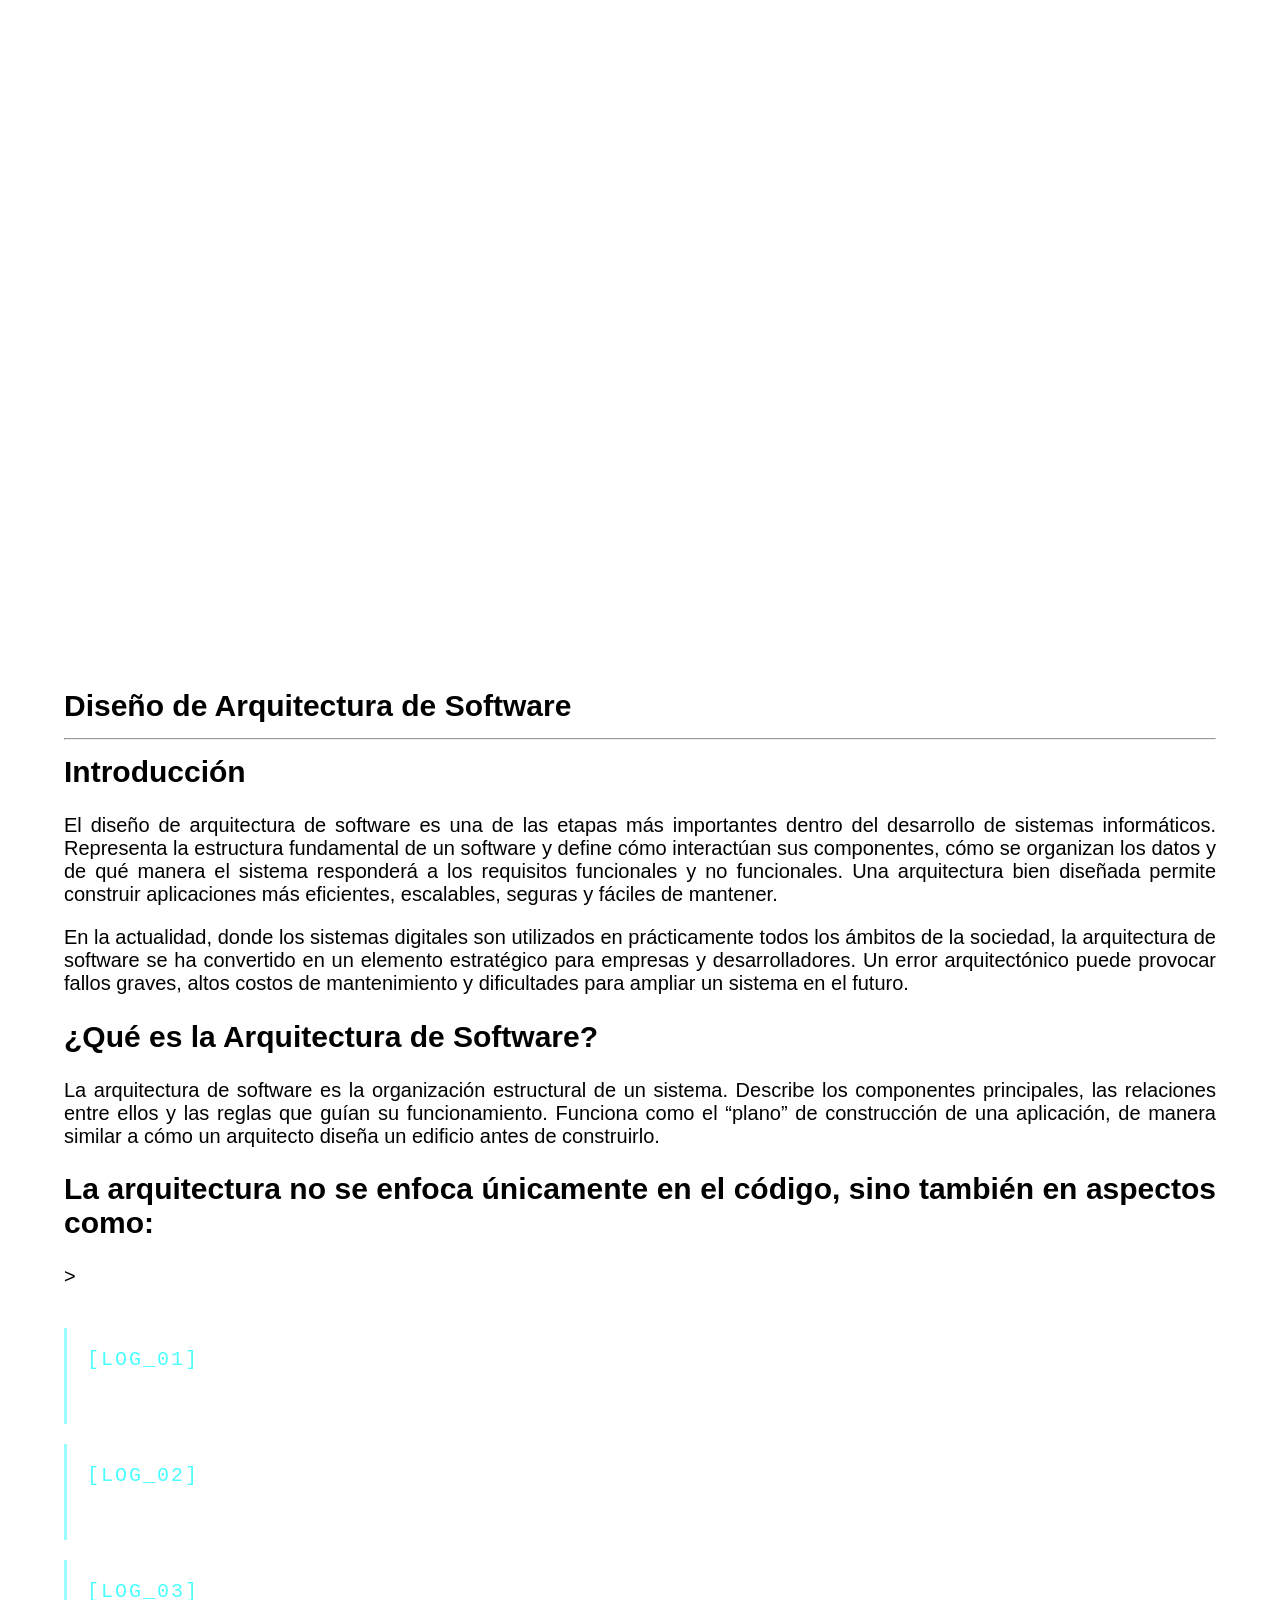
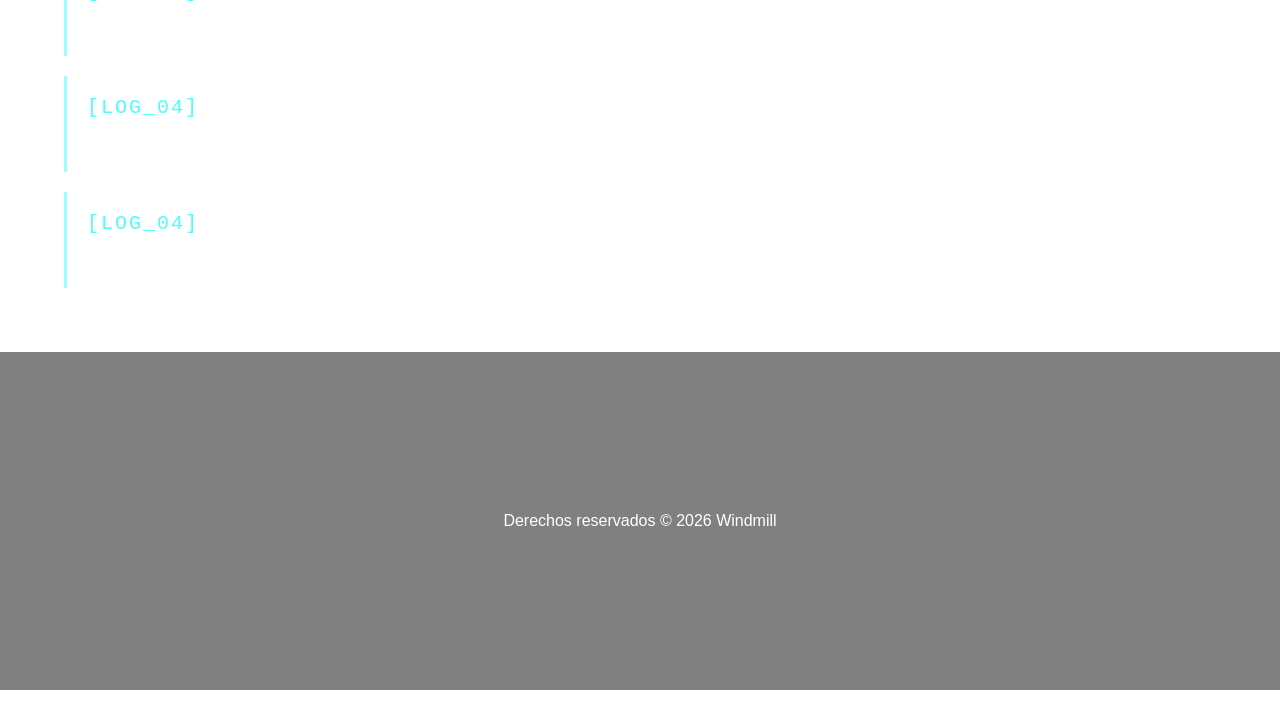
==== index.html @ bcf9b35d "Fix HTML structure and formatting issues" ====
<!DOCTYPE html> <!-- Indica que es un documento HTML, de lo contrario si no lo ponemos, lo interpretaria como codigo antiguo antes de los 90's Quirks mode, aparecerian codigos antiguos -->
<html lang="es">

<!--invoca al archivo style.css que contiene todas las configuraciones de estilos de la página-->
<link rel="stylesheet" href="styles.css">

<!--Encabezado, el valor atributo id invoca a una funcion del archivo style.css para dar el formato del menu-->
<header id="mi-encabezado">
   
        
    <title>Wiki-KP</title>
    <!--Creacion del menú utilizando Nav-->
    <nav>    
        <ul>
            <a href="index.html" data-text="Inicio">Inicio</a>
            <a href="about.html" data-text="Acerca De">Acerca Des</a>
            <a href="contact.html" data-text="Contacto">Contacto</a>
        </ul>
    </nav>

    <!--Texto del encabezado-->
    <p> </p>

</header>

    <div class="glitch-screen"></div>

<!--Cuerpo del HTML. Las configuraciones de estilos se encuentran en el archivo style.css-->
<body>

    <main>
        <!--*CONFIGURACION DEL TEXTO EN EL CUERPO. El tamño y tipo de letra estan especificados en el archivo style.css*-->
        <section class="contenido">
            <h1> Diseño de Arquitectura de Software 
            <tr><td> <hr>
                </hr>Introducción</h1>
                <p>
                  El diseño de arquitectura de software es una de las etapas más importantes dentro del desarrollo de 
                   sistemas informáticos. Representa la estructura fundamental de un software y define cómo interactúan sus 
                   componentes, cómo se organizan los datos y de qué manera el sistema responderá a los requisitos funcionales
                   y no funcionales. Una arquitectura bien diseñada permite construir aplicaciones más eficientes, escalables,
                   seguras y fáciles de mantener.
                </p>
                <p>
                    En la actualidad, donde los sistemas digitales son utilizados en prácticamente todos los ámbitos de la sociedad,
                   la arquitectura de software se ha convertido en un elemento estratégico para empresas y desarrolladores. Un error 
                   arquitectónico puede provocar fallos graves, altos costos de mantenimiento y dificultades para ampliar un sistema en el futuro.
                </p>
                <p>
                    <h2>¿Qué es la Arquitectura de Software?</h2>
                    La arquitectura de software es la organización estructural de un sistema. Describe los componentes principales,
                   las relaciones entre ellos y las reglas que guían su funcionamiento. Funciona como el “plano” de construcción de
                   una aplicación, de manera similar a cómo un arquitecto diseña un edificio antes de construirlo.
                </p>
                <p>
                    <h2>La arquitectura no se enfoca únicamente en el código, sino también en aspectos como:</h2>
                    <!-- INICIO de la LISTA -->>
<div class="archive-list">

    <div class="entry">
        <span class="code">[LOG_01]</span>
        Rendimiento
    </div>

    <div class="entry">
        <span class="code">[LOG_02]</span>
        Seguridad
    </div>

    <div class="entry">
        <span class="code">[LOG_03]</span>
        Escalabilidad
    </div>

    <div class="entry">
        <span class="code">[LOG_04]</span>
        Disponibilidad
    </div>
   
    <div class="entry">
        <span class="code">[LOG_04]</span>
        Mantenibilidad
    </div>
</div>
<!-- Fin de la lista -->
                </td></tr>
            
        </section>
    </main>

    <!--Pie de pagina-->
    <!--el atributo Class="footer" invoca a una funcion del archivo style.css para dar el formato del pie de pagina-->
    <div class="footer">Derechos reservados © 2026 Windmill</div>
    
    <!--Invoca al archivo script.js que contiene la funcion que controla el comportamiento del menu-->
    <script src="script.js"></script>   
  
</body>
</html>
---- styles.css ----
/*CONFIGURACION DEL ENCABEZADO*/

/* Establece una imagen de fondo para el encabezado */
#mi-encabezado {
    background-image: url('img/Cuidad.jpg'); /* Reemplaza 'ruta-de-tu-imagen.jpg' con la ubicación de tu imagen */
    background-size: cover; /* Ajusta la imagen para cubrir todo el fondo */
    background-position: center; /* Centra la imagen en el encabezado */
    height: 35rem; /* Altura del encabezado (ajusta según tus necesidades) */
    
    color: #ffffff; /* Color del texto en el encabezado para asegurar la legibilidad */
    text-orientation: upright;
    text-align: center; /* Alinea el contenido al centro del encabezado */
    padding: 20px; /* Espacio de relleno interno para el contenido */
    
}

/* Estilos adicionales para el Título en el encabezado */
#mi-encabezado h1 {
    font-size: 45px; /* Tamaño de fuente del título */
    font-family: Arial, Helvetica, sans-serif;
}

/* Estilos adicionales para el texto en el encabezado */
#mi-encabezado p {
    font-size: 25px; /* Tamaño de fuente del texto del encabezado */
}


/*CONFIGURACION DEL MENU*/

/* Establece el fondo transparente para el menú */
nav {
    background-color: rgba(255, 255, 255, 0);
    padding: 20px;
    position: fixed; /* Posiciona el menú en la parte superior de la página */
    top: 0;
    left: 0;
    width: 100%;
    transition: background-color 0.5s; /* Transición suave para el cambio de color de fondo */

}

/* Estilos para los elementos menu*/
ul {
    list-style-type: none;
    text-align: right;
    margin-right: 3rem;
}

/*elementos de la lista del menu*/
li {
    display: inline;
    margin-right: 30px; /* Espacio entre elementos del menú */
}

a {
    text-decoration: none;
    color: #fffdfd; /* Color del texto del menú */
    font-weight: bold;
}

/* Cambia el color del enlace cuando se pasa el mouse por encima */
a:hover {
    color: #51a5ff; /* Cambia el color al pasar el mouse por encima */
}



/*CONFIGURACION DEL BODY*/
body {
    /*configura los margenes de la página*/
    margin-top: 0px; /* Ajusta según la altura del menú */
    margin-left: 0px;
    margin-right: 0px;
    font-family: Arial, Helvetica, sans-serif;
}


/*CONFIGURACION DEL CONTENIDO*/
.contenido {
    /* configura el color, tamaño de fuente y alineación del texto en el cuerpo de la página */
    color: #000000;
    font-size: 20px;
    padding: 5%;
    text-align:justify;
    font-family: Arial, Helvetica, sans-serif;
}


.footer {
    background-color: rgb(	128, 128, 128); /* Cambia el color de fondo a azul */
    padding: 10rem;
    color: #fffdfd;
    color: #ffffff; /* Color del texto en el encabezado para asegurar la legibilidad */
    text-align: center; /* Alinea el contenido al centro del encabezado */
   /* Espacio de relleno interno para el contenido */

}
/*DA DA DA TTEXTTO AWAWA (No funciona) */ 
#transmission {

    position: fixed;

    bottom: 30px;
    left: 30px;

    font-family: monospace;

    font-size: 14px;

    letter-spacing: 2px;

    color: rgba(255,255,255,0.7);

    text-shadow:
    0 0 5px rgba(255,255,255,0.2);

    opacity: 0.8;

    z-index: 9999;

    pointer-events: none;
}
/* LISTAS */

.archive-list {

    display: flex;

    flex-direction: column;

    gap: 20px;

    margin-top: 40px;

}
.entry {

    padding: 20px;

    background:
    rgba(255,255,255,0.03);

    border-left:
    3px solid rgba(0,255,255,0.4);

    backdrop-filter: blur(4px);

    color:
    rgba(255,255,255,0.75);

    transition: 0.3s;

    position: relative;

    overflow: hidden;
}
.entry:hover {

    transform: translateX(10px);

    background:
    rgba(255,255,255,0.06);

    border-left:
    3px solid cyan;

}
.code {

    display: block;

    margin-bottom: 10px;

    color:
    rgba(0,255,255,0.7);

    font-family: monospace;

    letter-spacing: 2px;
}
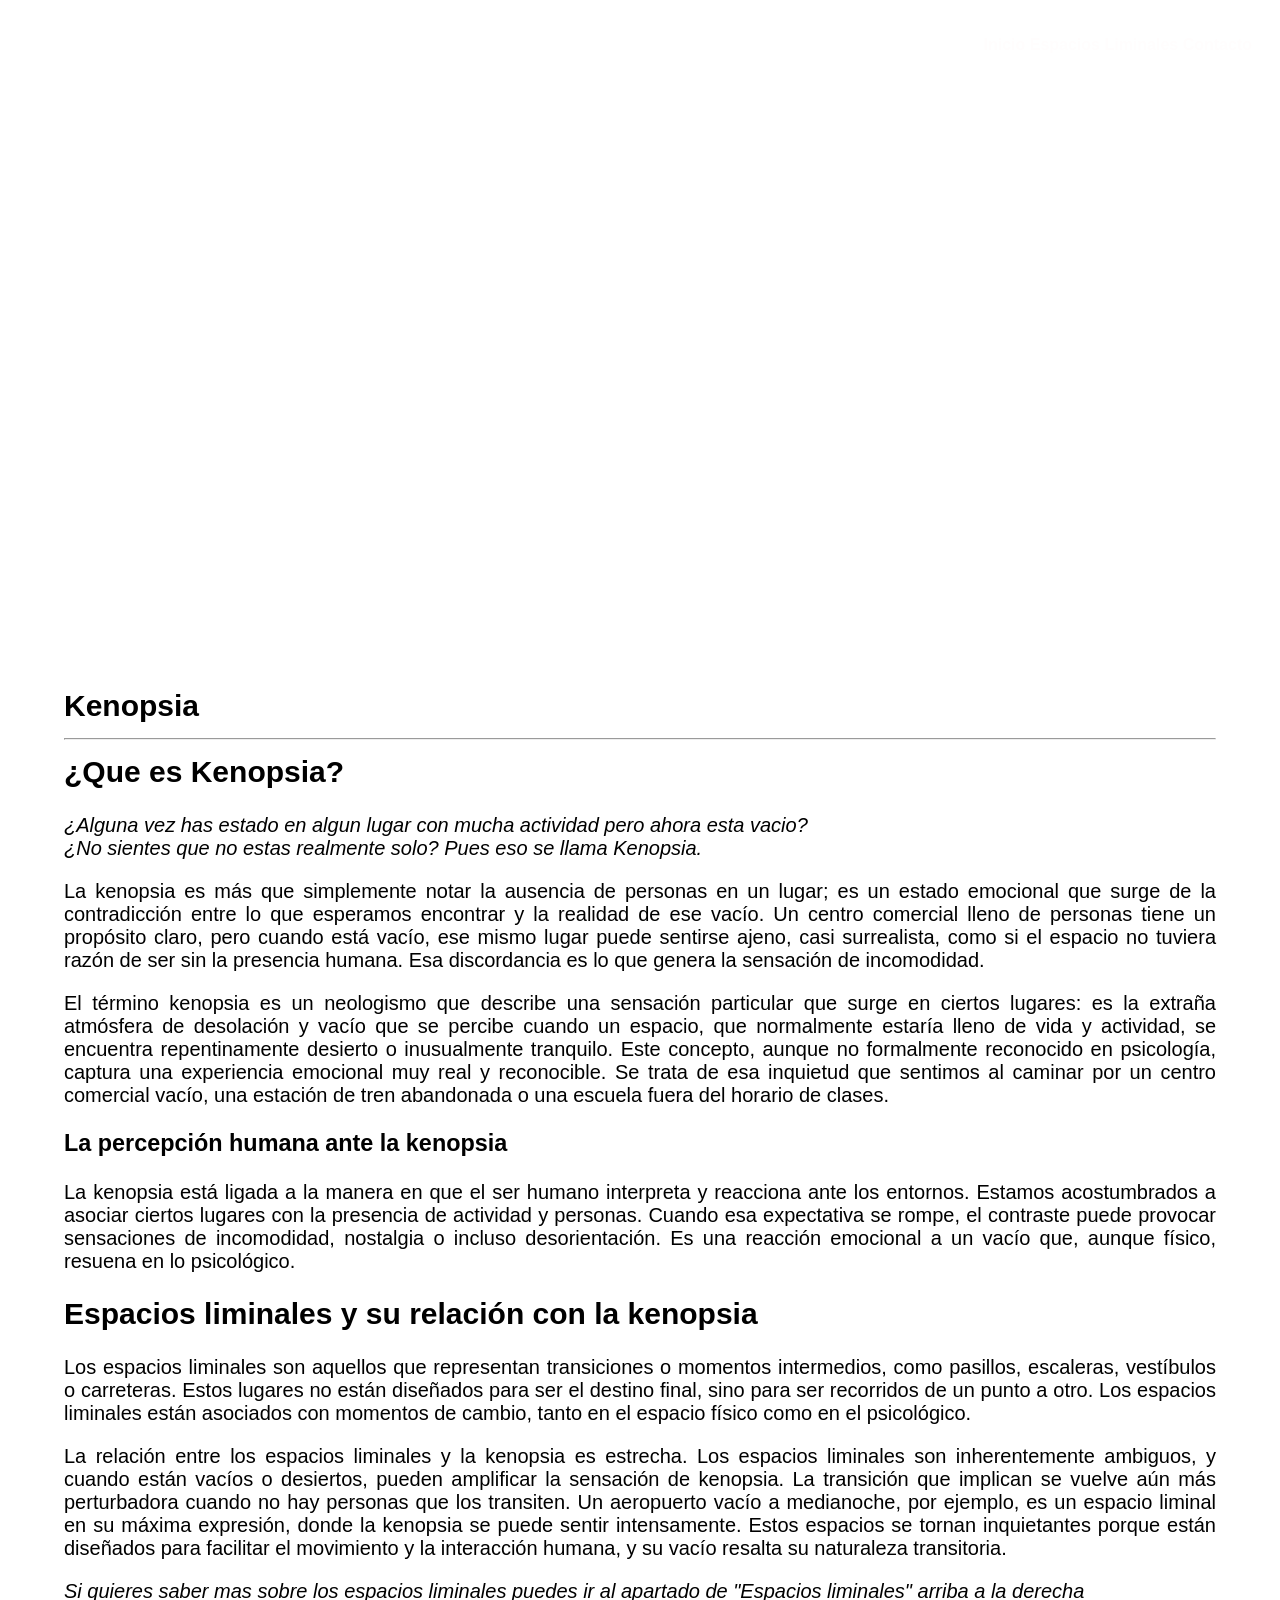
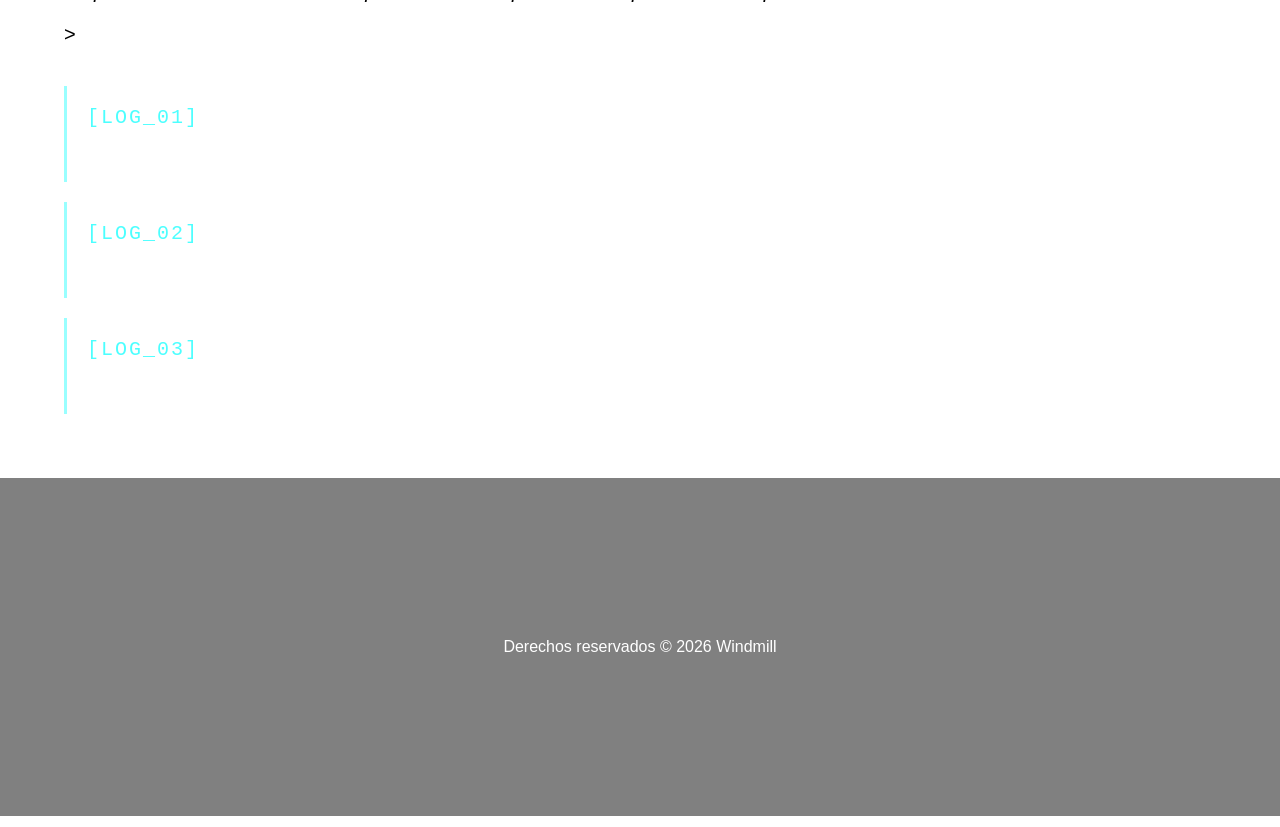
==== commit 8d880c27: "Refactor HTML structure and add content" ====
--- a/index.html
+++ b/index.html
@@ -13,7 +13,7 @@
     <nav>    
         <ul>
             <a href="index.html" data-text="Inicio">Inicio</a>
-            <a href="about.html" data-text="Acerca De">Acerca Des</a>
+            <a href="about.html" data-text="Espacios Liminales">Espacios Liminales</a>
             <a href="contact.html" data-text="Contacto">Contacto</a>
         </ul>
     </nav>
@@ -31,59 +31,74 @@
     <main>
         <!--*CONFIGURACION DEL TEXTO EN EL CUERPO. El tamño y tipo de letra estan especificados en el archivo style.css*-->
         <section class="contenido">
-            <h1> Diseño de Arquitectura de Software 
+            <h1> Kenopsia 
             <tr><td> <hr>
-                </hr>Introducción</h1>
+                </hr>¿Que es Kenopsia?</h1>
+                    <p><i>¿Alguna vez has estado en algun lugar con mucha actividad pero ahora esta vacio?<br>
+                    ¿No sientes que no estas realmente solo? Pues eso se llama Kenopsia.</i></p>
                 <p>
-                  El diseño de arquitectura de software es una de las etapas más importantes dentro del desarrollo de 
-                   sistemas informáticos. Representa la estructura fundamental de un software y define cómo interactúan sus 
-                   componentes, cómo se organizan los datos y de qué manera el sistema responderá a los requisitos funcionales
-                   y no funcionales. Una arquitectura bien diseñada permite construir aplicaciones más eficientes, escalables,
-                   seguras y fáciles de mantener.
+                    La kenopsia es más que simplemente notar la ausencia de personas en un lugar; es un estado
+                    emocional que surge de la contradicción entre lo que esperamos encontrar y la realidad de ese
+                    vacío. Un centro comercial lleno de personas tiene un propósito claro, pero cuando está vacío, ese
+                    mismo lugar puede sentirse ajeno, casi surrealista, como si el espacio no tuviera razón de ser sin la
+                    presencia humana. Esa discordancia es lo que genera la sensación de incomodidad.
                 </p>
                 <p>
-                    En la actualidad, donde los sistemas digitales son utilizados en prácticamente todos los ámbitos de la sociedad,
-                   la arquitectura de software se ha convertido en un elemento estratégico para empresas y desarrolladores. Un error 
-                   arquitectónico puede provocar fallos graves, altos costos de mantenimiento y dificultades para ampliar un sistema en el futuro.
+                    El término kenopsia es un neologismo que describe una sensación particular que surge en ciertos
+                    lugares: es la extraña atmósfera de desolación y vacío que se percibe cuando un espacio, que
+                    normalmente estaría lleno de vida y actividad, se encuentra repentinamente desierto o inusualmente
+                    tranquilo. Este concepto, aunque no formalmente reconocido en psicología, captura una experiencia
+                    emocional muy real y reconocible. Se trata de esa inquietud que sentimos al caminar por un centro
+                    comercial vacío, una estación de tren abandonada o una escuela fuera del horario de clases.
                 </p>
                 <p>
-                    <h2>¿Qué es la Arquitectura de Software?</h2>
-                    La arquitectura de software es la organización estructural de un sistema. Describe los componentes principales,
-                   las relaciones entre ellos y las reglas que guían su funcionamiento. Funciona como el “plano” de construcción de
-                   una aplicación, de manera similar a cómo un arquitecto diseña un edificio antes de construirlo.
+                    <h3>La percepción humana ante la kenopsia</h3>
+                    La kenopsia está ligada a la manera en que el ser humano interpreta y reacciona ante los entornos.
+                    Estamos acostumbrados a asociar ciertos lugares con la presencia de actividad y personas. Cuando
+                    esa expectativa se rompe, el contraste puede provocar sensaciones de incomodidad, nostalgia o
+                    incluso desorientación. Es una reacción emocional a un vacío que, aunque físico, resuena en lo psicológico.
                 </p>
                 <p>
-                    <h2>La arquitectura no se enfoca únicamente en el código, sino también en aspectos como:</h2>
-                    <!-- INICIO de la LISTA -->>
+                    <h2>Espacios liminales y su relación con la kenopsia</h2>
+                    Los espacios liminales son aquellos que representan transiciones o momentos intermedios, como
+                    pasillos, escaleras, vestíbulos o carreteras. Estos lugares no están diseñados para ser el destino final,
+                    sino para ser recorridos de un punto a otro. Los espacios liminales están asociados con momentos
+                    de cambio, tanto en el espacio físico como en el psicológico.
+                </p>
+                <p>
+                    La relación entre los espacios liminales y la kenopsia es estrecha. Los espacios liminales son
+                    inherentemente ambiguos, y cuando están vacíos o desiertos, pueden amplificar la sensación de
+                    kenopsia. La transición que implican se vuelve aún más perturbadora cuando no hay personas que
+                    los transiten. Un aeropuerto vacío a medianoche, por ejemplo, es un espacio liminal en su máxima
+                    expresión, donde la kenopsia se puede sentir intensamente. Estos espacios se tornan inquietantes
+                    porque están diseñados para facilitar el movimiento y la interacción humana, y su vacío resalta su
+                    naturaleza transitoria.
+                </p>
+                <p><i>Si quieres saber mas sobre los espacios liminales puedes ir al apartado de "Espacios liminales" 
+                    arriba a la derecha
+                </i></p>
+                </td></tr>
+            
+            <!-- INICIO DEL TESTEO -- LISTAS -->>
 <div class="archive-list">
 
     <div class="entry">
         <span class="code">[LOG_01]</span>
-        Rendimiento
+        Pasillo.
     </div>
 
     <div class="entry">
         <span class="code">[LOG_02]</span>
-        Seguridad
+        03:14 AM.
     </div>
 
     <div class="entry">
         <span class="code">[LOG_03]</span>
-        Escalabilidad
+        La puerta.
     </div>
 
-    <div class="entry">
-        <span class="code">[LOG_04]</span>
-        Disponibilidad
-    </div>
-   
-    <div class="entry">
-        <span class="code">[LOG_04]</span>
-        Mantenibilidad
-    </div>
 </div>
-<!-- Fin de la lista -->
-                </td></tr>
+<!-- FIN DEL TESTEO -->
             
         </section>
     </main>
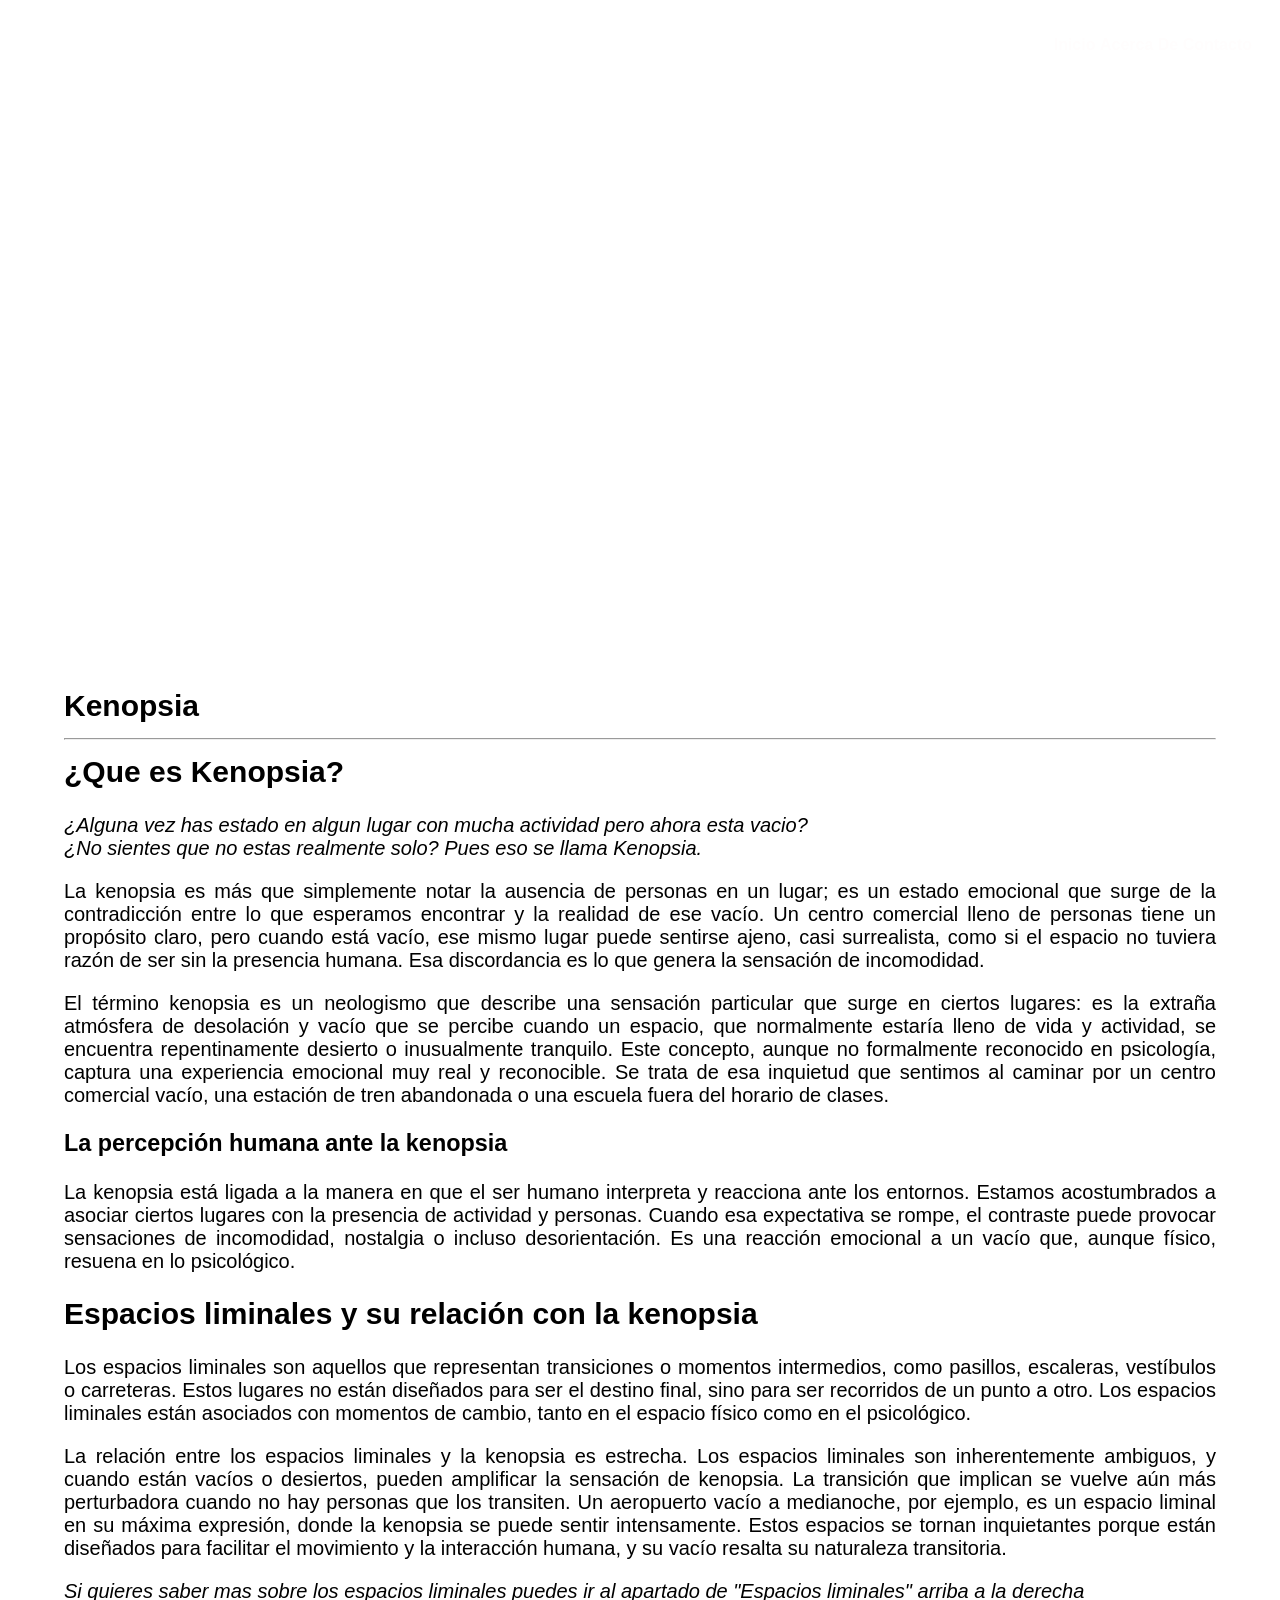
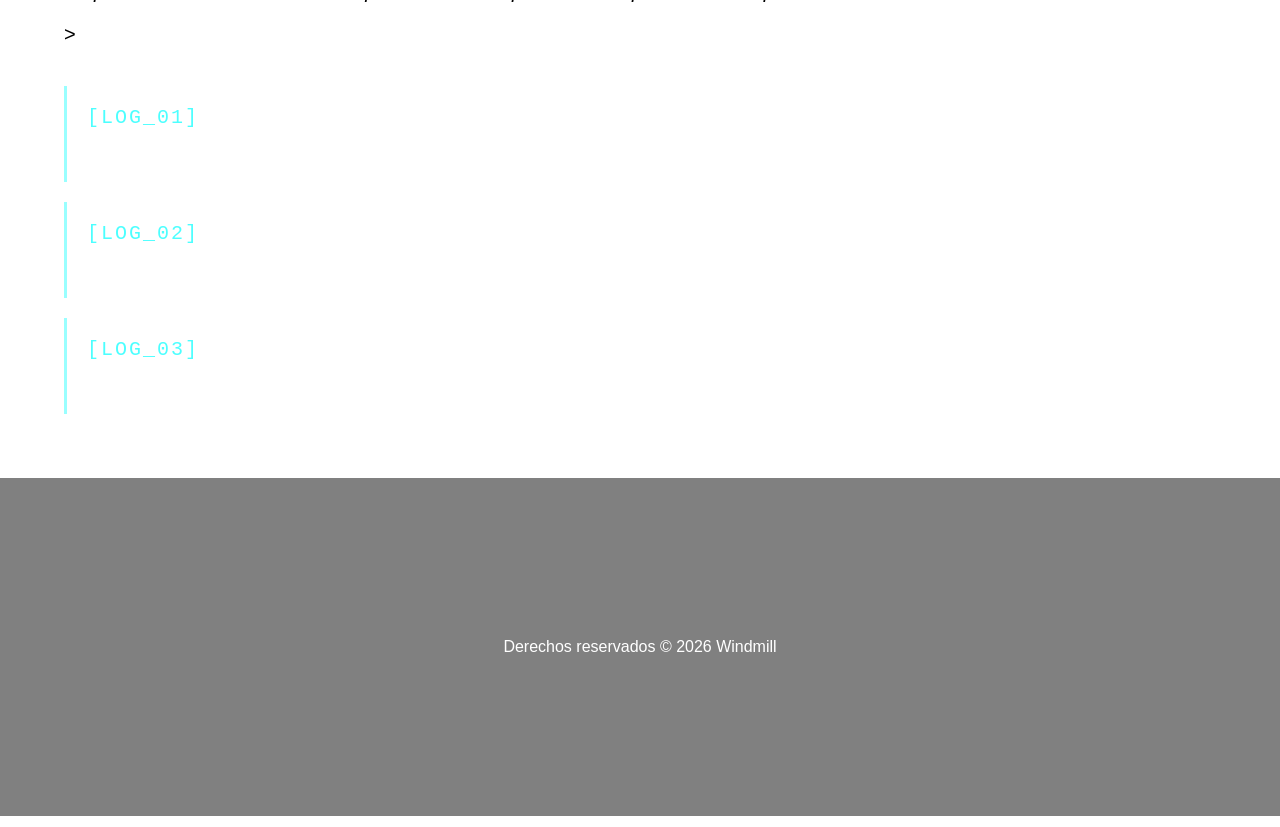
==== commit 73efdb80: "Refactor HTML structure and update content" ====
--- a/index.html
+++ b/index.html
@@ -8,12 +8,12 @@
 <header id="mi-encabezado">
    
         
-    <title>Wiki-KP</title>
+    <title>KP</title>
     <!--Creacion del menú utilizando Nav-->
     <nav>    
         <ul>
             <a href="index.html" data-text="Inicio">Inicio</a>
-            <a href="about.html" data-text="Espacios Liminales">Espacios Liminales</a>
+            <a href="about.html" data-text="Acerca De">Acerca De</a>
             <a href="contact.html" data-text="Contacto">Contacto</a>
         </ul>
     </nav>
--- a/styles.css
+++ b/styles.css
@@ -96,7 +96,7 @@
    /* Espacio de relleno interno para el contenido */
 
 }
-/*DA DA DA TTEXTTO AWAWA (No funciona) */ 
+/*Efecto de texto ( No funciona ) */ 
 #transmission {
 
     position: fixed;
@@ -121,7 +121,8 @@
 
     pointer-events: none;
 }
-/* LISTAS */
+
+/* LISTAS CONFIG */
 
 .archive-list {
 
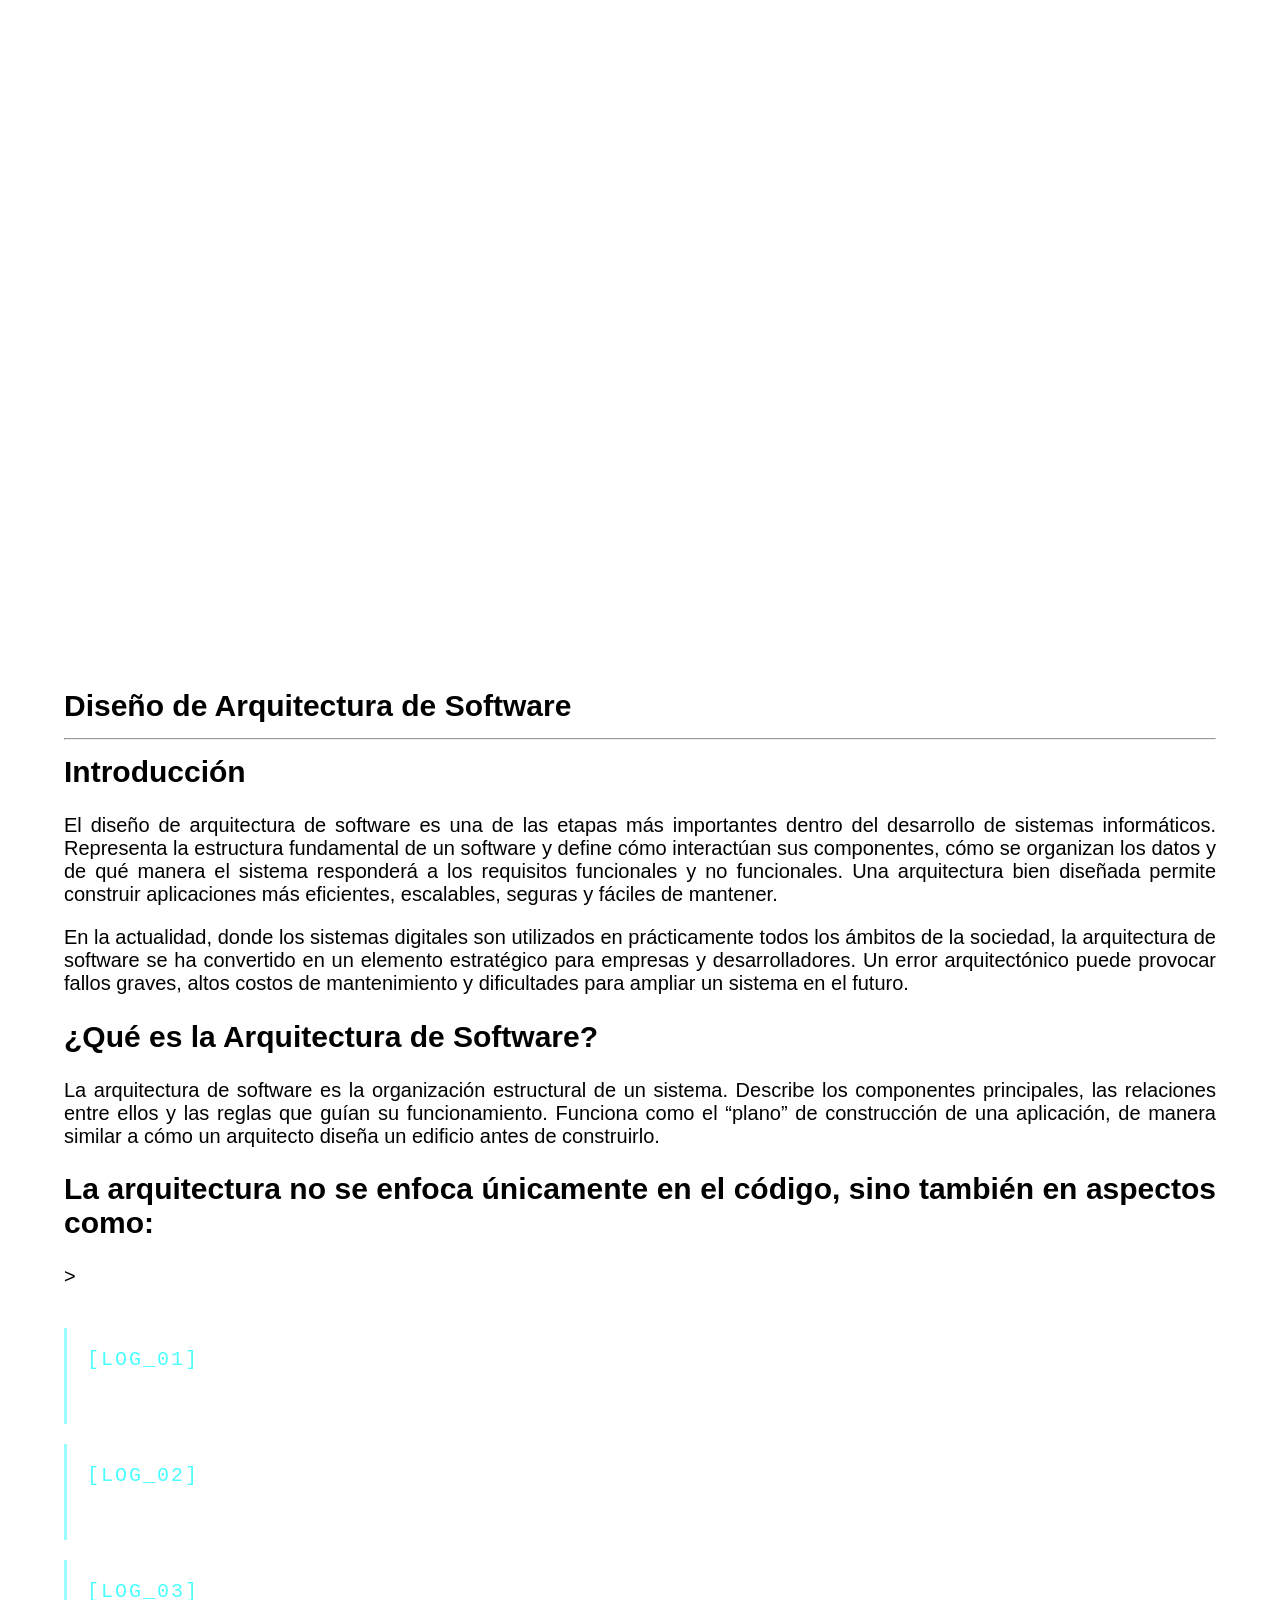
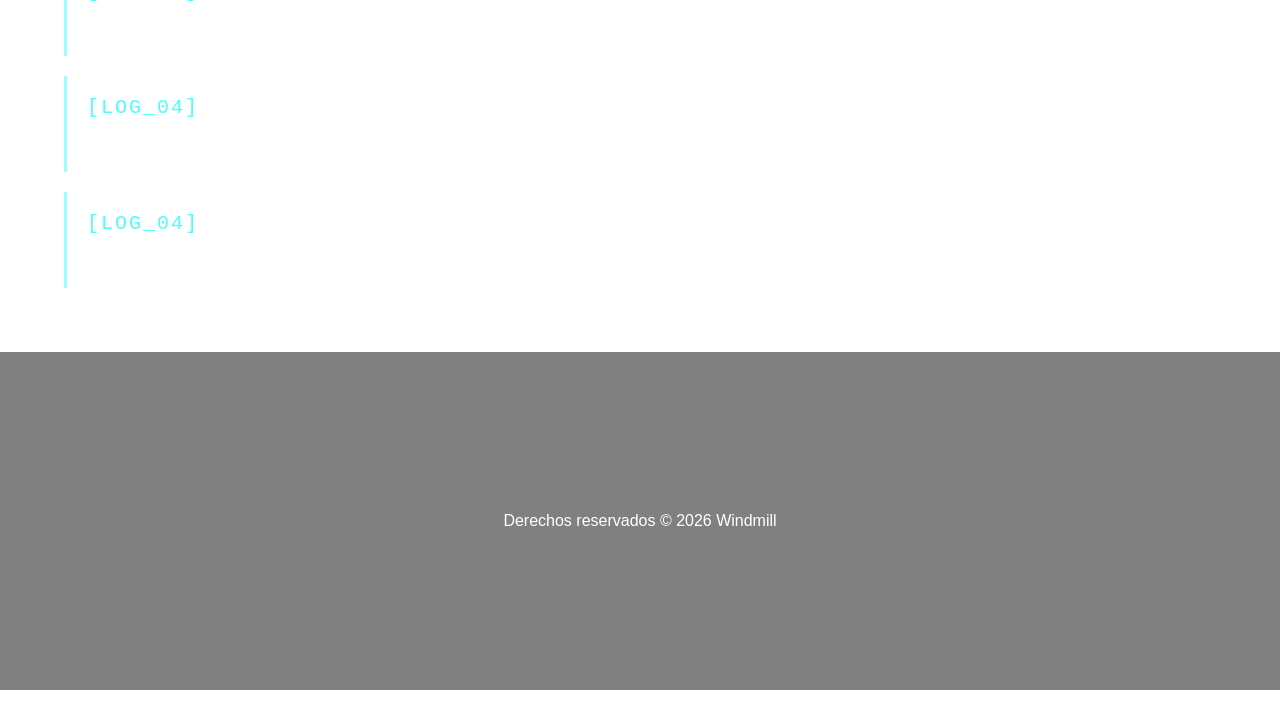
==== commit 835bc8b0: "Update index.html" ====
--- a/index.html
+++ b/index.html
@@ -8,12 +8,12 @@
 <header id="mi-encabezado">
    
         
-    <title>KP</title>
+    <title>Wiki-KP</title>
     <!--Creacion del menú utilizando Nav-->
     <nav>    
         <ul>
             <a href="index.html" data-text="Inicio">Inicio</a>
-            <a href="about.html" data-text="Acerca De">Acerca De</a>
+            <a href="about.html" data-text="Acerca De">Acerca Des</a>
             <a href="contact.html" data-text="Contacto">Contacto</a>
         </ul>
     </nav>
@@ -31,74 +31,59 @@
     <main>
         <!--*CONFIGURACION DEL TEXTO EN EL CUERPO. El tamño y tipo de letra estan especificados en el archivo style.css*-->
         <section class="contenido">
-            <h1> Kenopsia 
+            <h1> Diseño de Arquitectura de Software 
             <tr><td> <hr>
-                </hr>¿Que es Kenopsia?</h1>
-                    <p><i>¿Alguna vez has estado en algun lugar con mucha actividad pero ahora esta vacio?<br>
-                    ¿No sientes que no estas realmente solo? Pues eso se llama Kenopsia.</i></p>
+                </hr>Introducción</h1>
                 <p>
-                    La kenopsia es más que simplemente notar la ausencia de personas en un lugar; es un estado
-                    emocional que surge de la contradicción entre lo que esperamos encontrar y la realidad de ese
-                    vacío. Un centro comercial lleno de personas tiene un propósito claro, pero cuando está vacío, ese
-                    mismo lugar puede sentirse ajeno, casi surrealista, como si el espacio no tuviera razón de ser sin la
-                    presencia humana. Esa discordancia es lo que genera la sensación de incomodidad.
+                  El diseño de arquitectura de software es una de las etapas más importantes dentro del desarrollo de 
+                   sistemas informáticos. Representa la estructura fundamental de un software y define cómo interactúan sus 
+                   componentes, cómo se organizan los datos y de qué manera el sistema responderá a los requisitos funcionales
+                   y no funcionales. Una arquitectura bien diseñada permite construir aplicaciones más eficientes, escalables,
+                   seguras y fáciles de mantener.
                 </p>
                 <p>
-                    El término kenopsia es un neologismo que describe una sensación particular que surge en ciertos
-                    lugares: es la extraña atmósfera de desolación y vacío que se percibe cuando un espacio, que
-                    normalmente estaría lleno de vida y actividad, se encuentra repentinamente desierto o inusualmente
-                    tranquilo. Este concepto, aunque no formalmente reconocido en psicología, captura una experiencia
-                    emocional muy real y reconocible. Se trata de esa inquietud que sentimos al caminar por un centro
-                    comercial vacío, una estación de tren abandonada o una escuela fuera del horario de clases.
+                    En la actualidad, donde los sistemas digitales son utilizados en prácticamente todos los ámbitos de la sociedad,
+                   la arquitectura de software se ha convertido en un elemento estratégico para empresas y desarrolladores. Un error 
+                   arquitectónico puede provocar fallos graves, altos costos de mantenimiento y dificultades para ampliar un sistema en el futuro.
                 </p>
                 <p>
-                    <h3>La percepción humana ante la kenopsia</h3>
-                    La kenopsia está ligada a la manera en que el ser humano interpreta y reacciona ante los entornos.
-                    Estamos acostumbrados a asociar ciertos lugares con la presencia de actividad y personas. Cuando
-                    esa expectativa se rompe, el contraste puede provocar sensaciones de incomodidad, nostalgia o
-                    incluso desorientación. Es una reacción emocional a un vacío que, aunque físico, resuena en lo psicológico.
+                    <h2>¿Qué es la Arquitectura de Software?</h2>
+                    La arquitectura de software es la organización estructural de un sistema. Describe los componentes principales,
+                   las relaciones entre ellos y las reglas que guían su funcionamiento. Funciona como el “plano” de construcción de
+                   una aplicación, de manera similar a cómo un arquitecto diseña un edificio antes de construirlo.
                 </p>
                 <p>
-                    <h2>Espacios liminales y su relación con la kenopsia</h2>
-                    Los espacios liminales son aquellos que representan transiciones o momentos intermedios, como
-                    pasillos, escaleras, vestíbulos o carreteras. Estos lugares no están diseñados para ser el destino final,
-                    sino para ser recorridos de un punto a otro. Los espacios liminales están asociados con momentos
-                    de cambio, tanto en el espacio físico como en el psicológico.
-                </p>
-                <p>
-                    La relación entre los espacios liminales y la kenopsia es estrecha. Los espacios liminales son
-                    inherentemente ambiguos, y cuando están vacíos o desiertos, pueden amplificar la sensación de
-                    kenopsia. La transición que implican se vuelve aún más perturbadora cuando no hay personas que
-                    los transiten. Un aeropuerto vacío a medianoche, por ejemplo, es un espacio liminal en su máxima
-                    expresión, donde la kenopsia se puede sentir intensamente. Estos espacios se tornan inquietantes
-                    porque están diseñados para facilitar el movimiento y la interacción humana, y su vacío resalta su
-                    naturaleza transitoria.
-                </p>
-                <p><i>Si quieres saber mas sobre los espacios liminales puedes ir al apartado de "Espacios liminales" 
-                    arriba a la derecha
-                </i></p>
-                </td></tr>
-            
-            <!-- INICIO DEL TESTEO -- LISTAS -->>
+                    <h2>La arquitectura no se enfoca únicamente en el código, sino también en aspectos como:</h2>
+                    <!-- INICIO de la LISTA -->>
 <div class="archive-list">
 
     <div class="entry">
         <span class="code">[LOG_01]</span>
-        Pasillo.
+        Rendimiento
     </div>
 
     <div class="entry">
         <span class="code">[LOG_02]</span>
-        03:14 AM.
+        Seguridad
     </div>
 
     <div class="entry">
         <span class="code">[LOG_03]</span>
-        La puerta.
+        Escalabilidad
     </div>
 
+    <div class="entry">
+        <span class="code">[LOG_04]</span>
+        Disponibilidad
+    </div>
+   
+    <div class="entry">
+        <span class="code">[LOG_04]</span>
+        Mantenibilidad
+    </div>
 </div>
-<!-- FIN DEL TESTEO -->
+<!-- Fin de la lista -->
+                </td></tr>
             
         </section>
     </main>
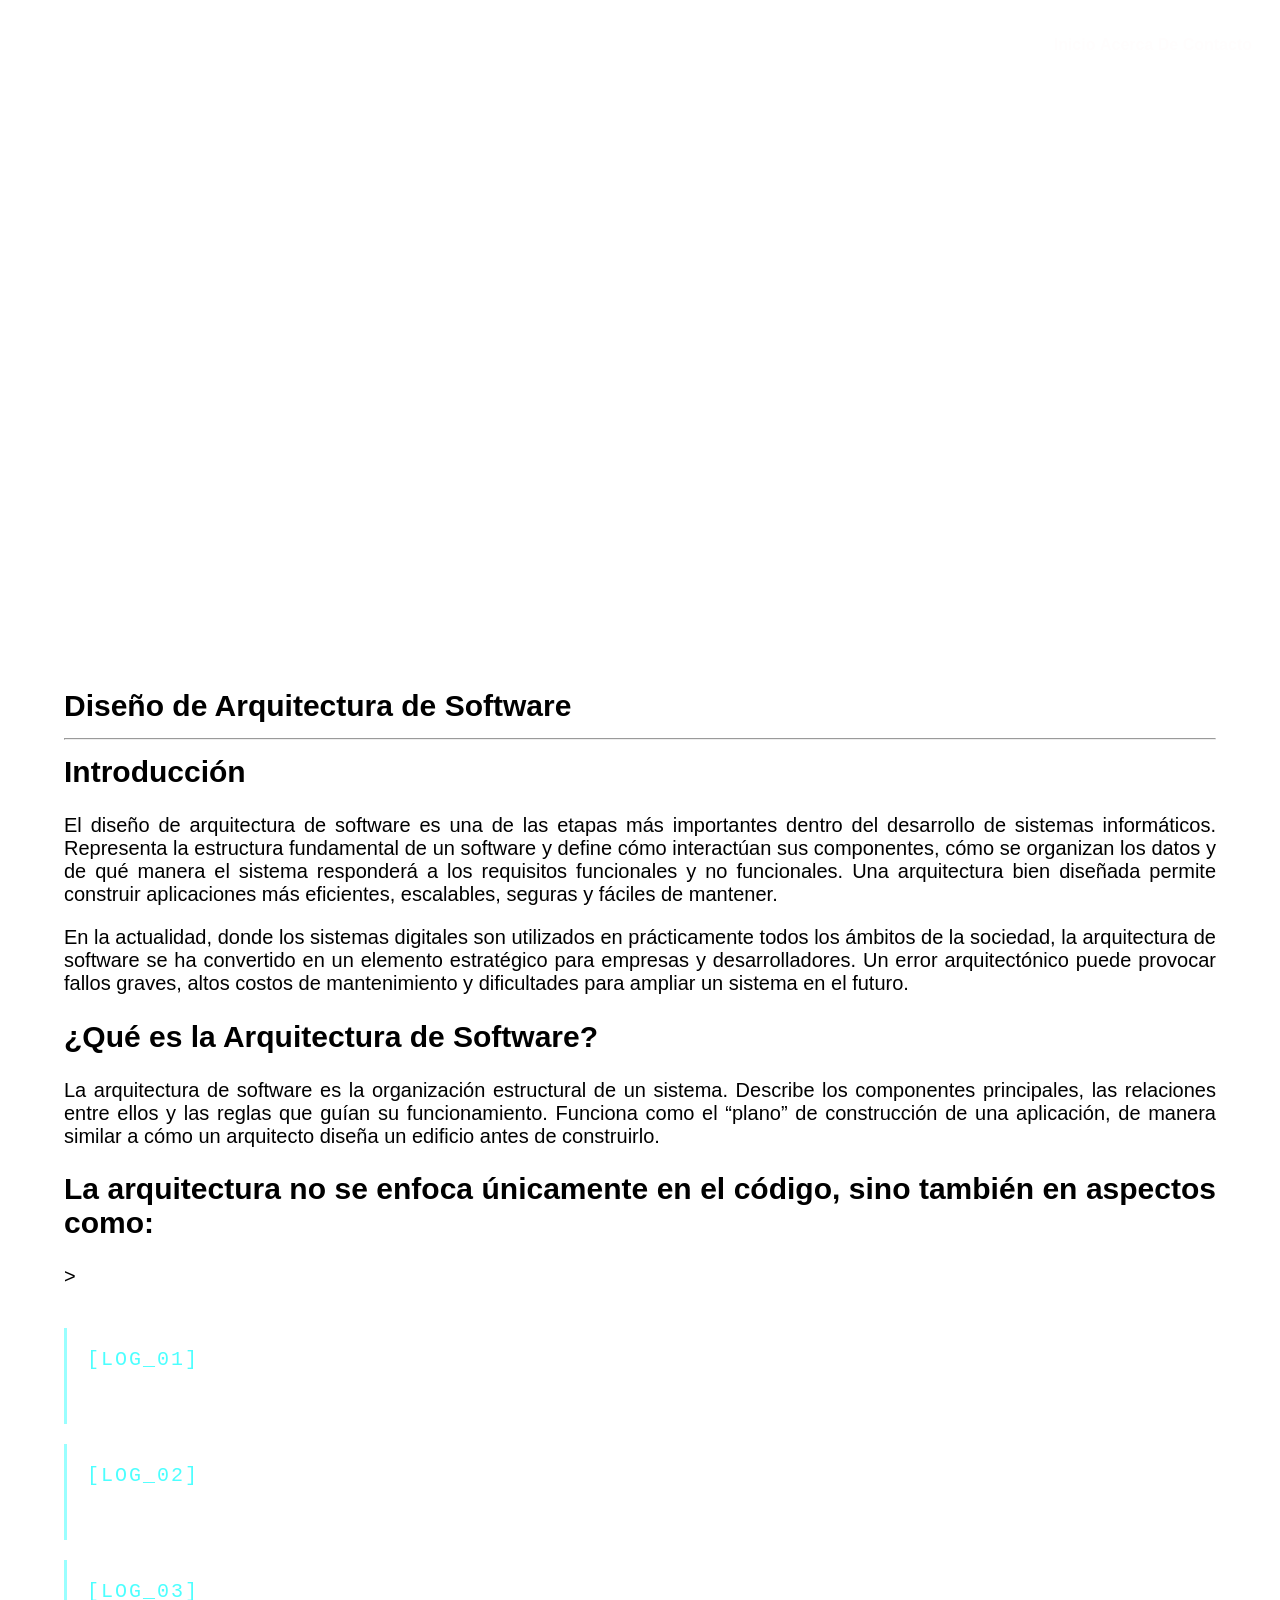
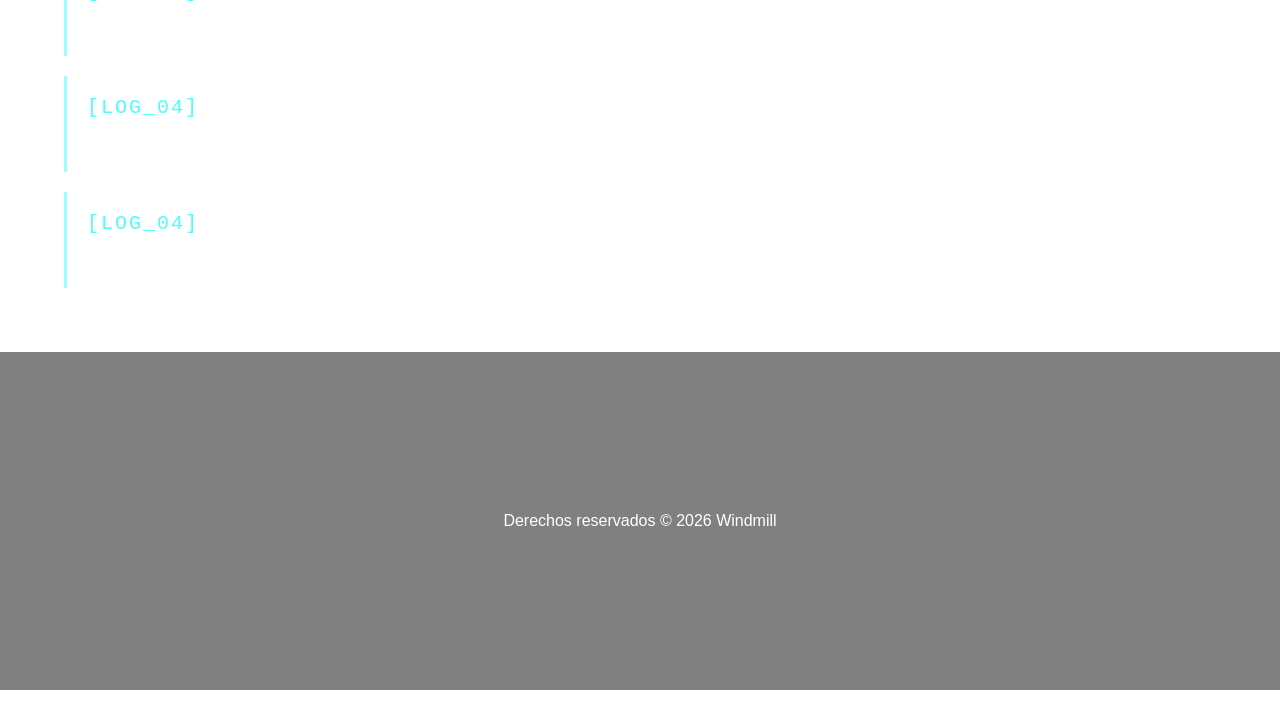
==== commit eafafb14: "Update HTML structure and content in index.html" ====
--- a/index.html
+++ b/index.html
@@ -8,12 +8,12 @@
 <header id="mi-encabezado">
    
         
-    <title>Wiki-KP</title>
+    <title>KP</title>
     <!--Creacion del menú utilizando Nav-->
     <nav>    
         <ul>
             <a href="index.html" data-text="Inicio">Inicio</a>
-            <a href="about.html" data-text="Acerca De">Acerca Des</a>
+            <a href="about.html" data-text="Acerca De">Acerca De</a>
             <a href="contact.html" data-text="Contacto">Contacto</a>
         </ul>
     </nav>
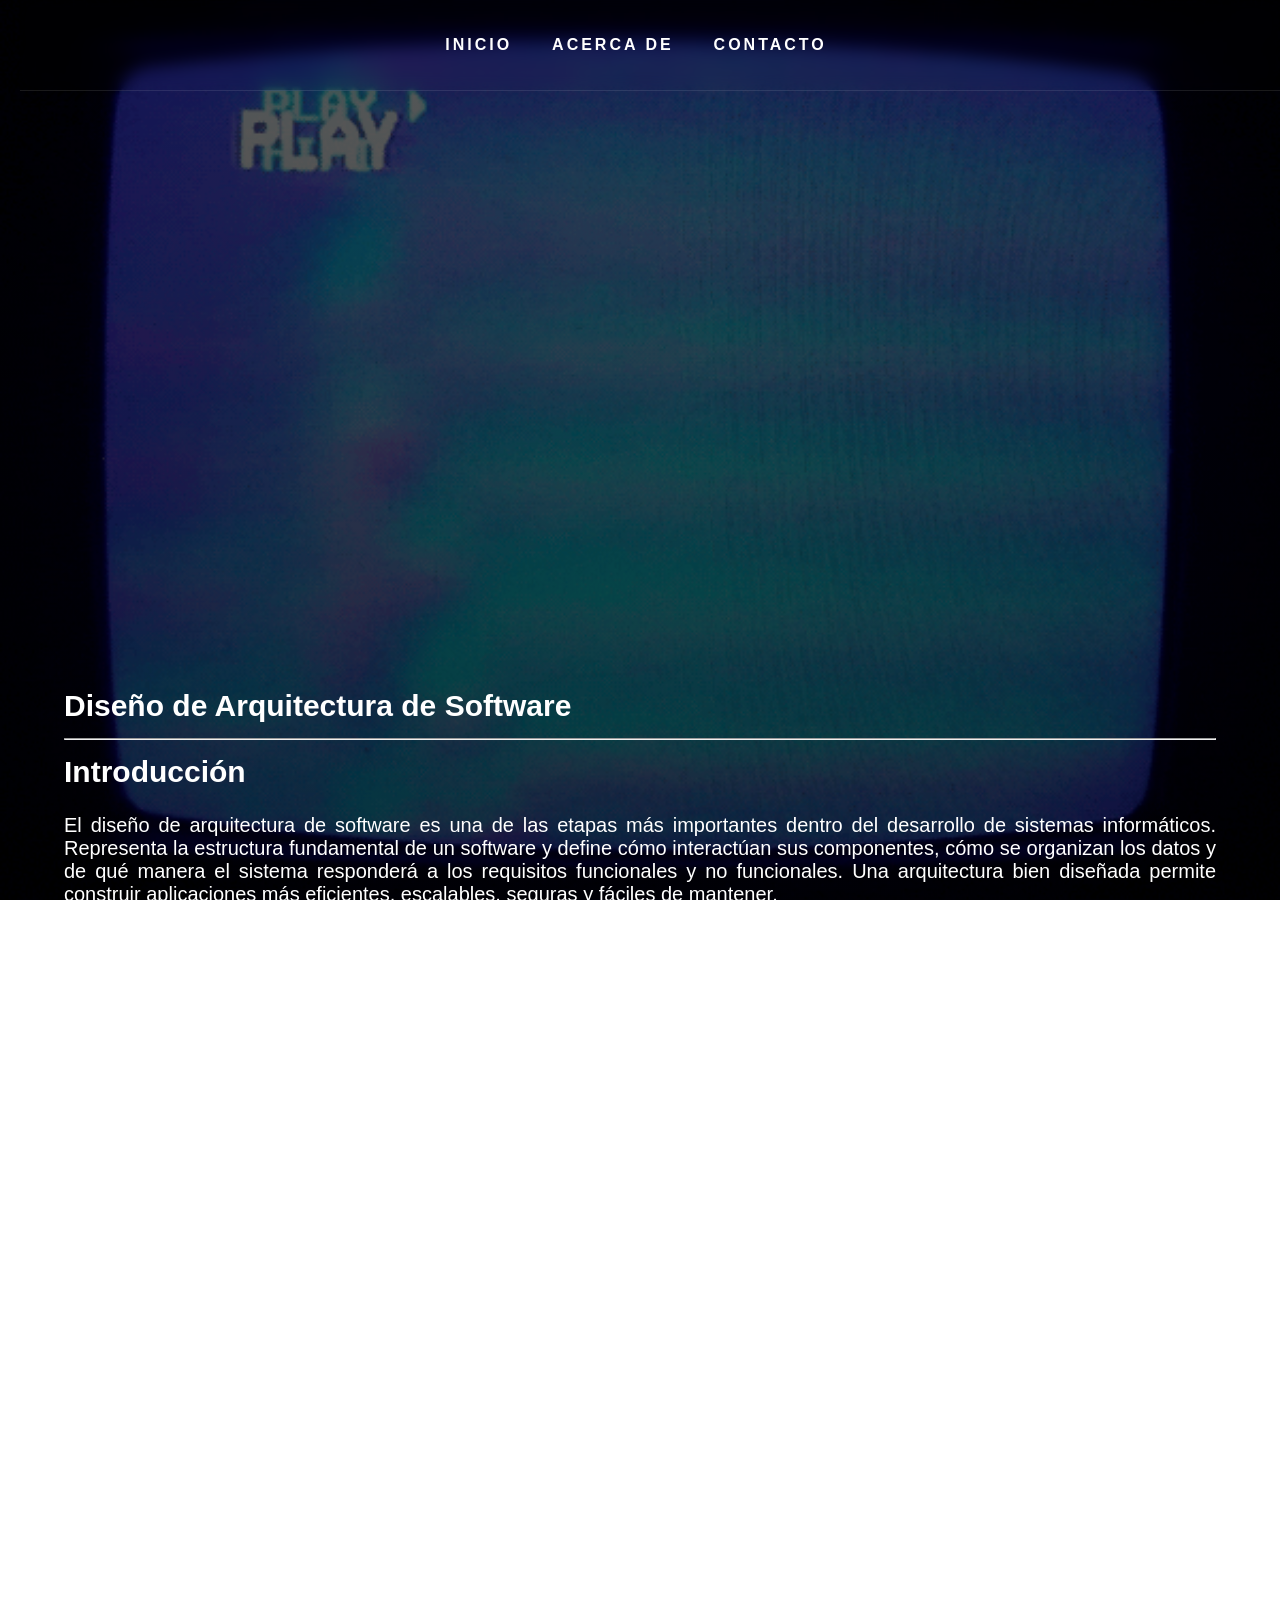
==== commit 5c4eb2f5: "Update index.html" ====
--- a/index.html
+++ b/index.html
@@ -78,7 +78,7 @@
     </div>
    
     <div class="entry">
-        <span class="code">[LOG_04]</span>
+        <span class="code">[LOG_05]</span>
         Mantenibilidad
     </div>
 </div>
--- a/styles.css
+++ b/styles.css
@@ -30,14 +30,37 @@
 
 /* Establece el fondo transparente para el menú */
 nav {
-    background-color: rgba(255, 255, 255, 0);
+    position: fixed;
+    top: 0;
+    width: 100%;
+
+    display: flex;
+    justify-content: center;
+
+    backdrop-filter: blur(8px);
+    background: rgba(0,0,0,0.25);
+
+    border-bottom: 1px solid rgba(255,255,255,0.1);
+
+    z-index: 999;
+
+    transition: 0.4s;
+}
+nav ul {
+    display: flex;
+    gap: 40px;
+
     padding: 20px;
-    position: fixed; /* Posiciona el menú en la parte superior de la página */
-    top: 0;
-    left: 0;
-    width: 100%;
-    transition: background-color 0.5s; /* Transición suave para el cambio de color de fondo */
-
+}
+
+nav a {
+    position: relative;
+
+    color: white;
+    text-transform: uppercase;
+    letter-spacing: 3px;
+
+    transition: 0.3s;
 }
 
 /* Estilos para los elementos menu*/
@@ -68,35 +91,123 @@
 
 /*CONFIGURACION DEL BODY*/
 body {
-    /*configura los margenes de la página*/
-    margin-top: 0px; /* Ajusta según la altura del menú */
-    margin-left: 0px;
-    margin-right: 0px;
+    margin: 0;
     font-family: Arial, Helvetica, sans-serif;
+
+    background:
+    linear-gradient(rgba(0,0,0,0.65), rgba(0,0,0,0.75)),
+    url("img/fondo.gif");
+
+    background-size: cover;
+    background-position: center;
+    background-attachment: fixed;
+
+    color: white;
+
+    overflow-x: hidden;
 }
 
 
 /*CONFIGURACION DEL CONTENIDO*/
 .contenido {
     /* configura el color, tamaño de fuente y alineación del texto en el cuerpo de la página */
-    color: #000000;
+    color: #ffffff;
     font-size: 20px;
     padding: 5%;
     text-align:justify;
     font-family: Arial, Helvetica, sans-serif;
 }
 
-
+/* trASparENCia en ElFoOter*/
 .footer {
-    background-color: rgb(	128, 128, 128); /* Cambia el color de fondo a azul */
-    padding: 10rem;
-    color: #fffdfd;
-    color: #ffffff; /* Color del texto en el encabezado para asegurar la legibilidad */
-    text-align: center; /* Alinea el contenido al centro del encabezado */
-   /* Espacio de relleno interno para el contenido */
-
-}
-/*Efecto de texto ( No funciona ) */ 
+
+    background: rgba(255,255,255,0.03);
+
+    backdrop-filter: blur(8px);
+
+    border-top: 1px solid rgba(255,255,255,0.1);
+
+    color: white;
+
+    text-align: center;
+
+    padding: 3rem;
+
+    margin-top: 5rem;
+
+
+}
+
+/* Cosas extra "EFECTOS" */
+nav a::before,
+nav a::after {
+    content: attr(data-text);
+    position: absolute;
+    left: 0;
+    opacity: 0;
+}
+
+nav a:hover::before {
+    animation: glitch1 0.3s infinite;
+    color: cyan;
+    opacity: 1;
+}
+
+nav a:hover::after {
+    animation: glitch2 0.3s infinite;
+    color: red;
+    opacity: 1;
+}
+/* No tocar */
+@keyframes glitch1 {
+    0% { transform: translate(0); }
+    20% { transform: translate(-2px, 2px); }
+    40% { transform: translate(-2px, -2px); }
+    60% { transform: translate(2px, 2px); }
+    80% { transform: translate(2px, -2px); }
+    100% { transform: translate(0); }
+}
+
+@keyframes glitch2 {
+    0% { transform: translate(0); }
+    20% { transform: translate(2px, -2px); }
+    40% { transform: translate(2px, 2px); }
+    60% { transform: translate(-2px, -2px); }
+    80% { transform: translate(-2px, 2px); }
+    100% { transform: translate(0); }
+}
+
+/* Efecto de pantalla */
+.glitch-screen {
+    position: fixed;
+    inset: 0;
+
+    pointer-events: none;
+
+    background: rgba(255, 0, 153, 0.03);
+
+    opacity: 0;
+
+    z-index: 9999;
+}
+
+/* Movimiento parpadeo */ 
+main {
+    animation: floatUI 6s ease-in-out infinite;
+}
+
+@keyframes floatUI {
+    0% { transform: translateY(0px); }
+    50% { transform: translateY(-3px); }
+    100% { transform: translateY(0px); }
+}
+/*FOOTER EXTRAS CONFIG*/
+.footer:hover {
+    background: rgba(255,255,255,0.06);
+    transition: 0.4s;
+}
+
+/*DA DA DA TTEXTTO AWAWA */ 
 #transmission {
 
     position: fixed;
@@ -122,7 +233,7 @@
     pointer-events: none;
 }
 
-/* LISTAS CONFIG */
+/* TESTEO DE LISTAS */
 
 .archive-list {
 
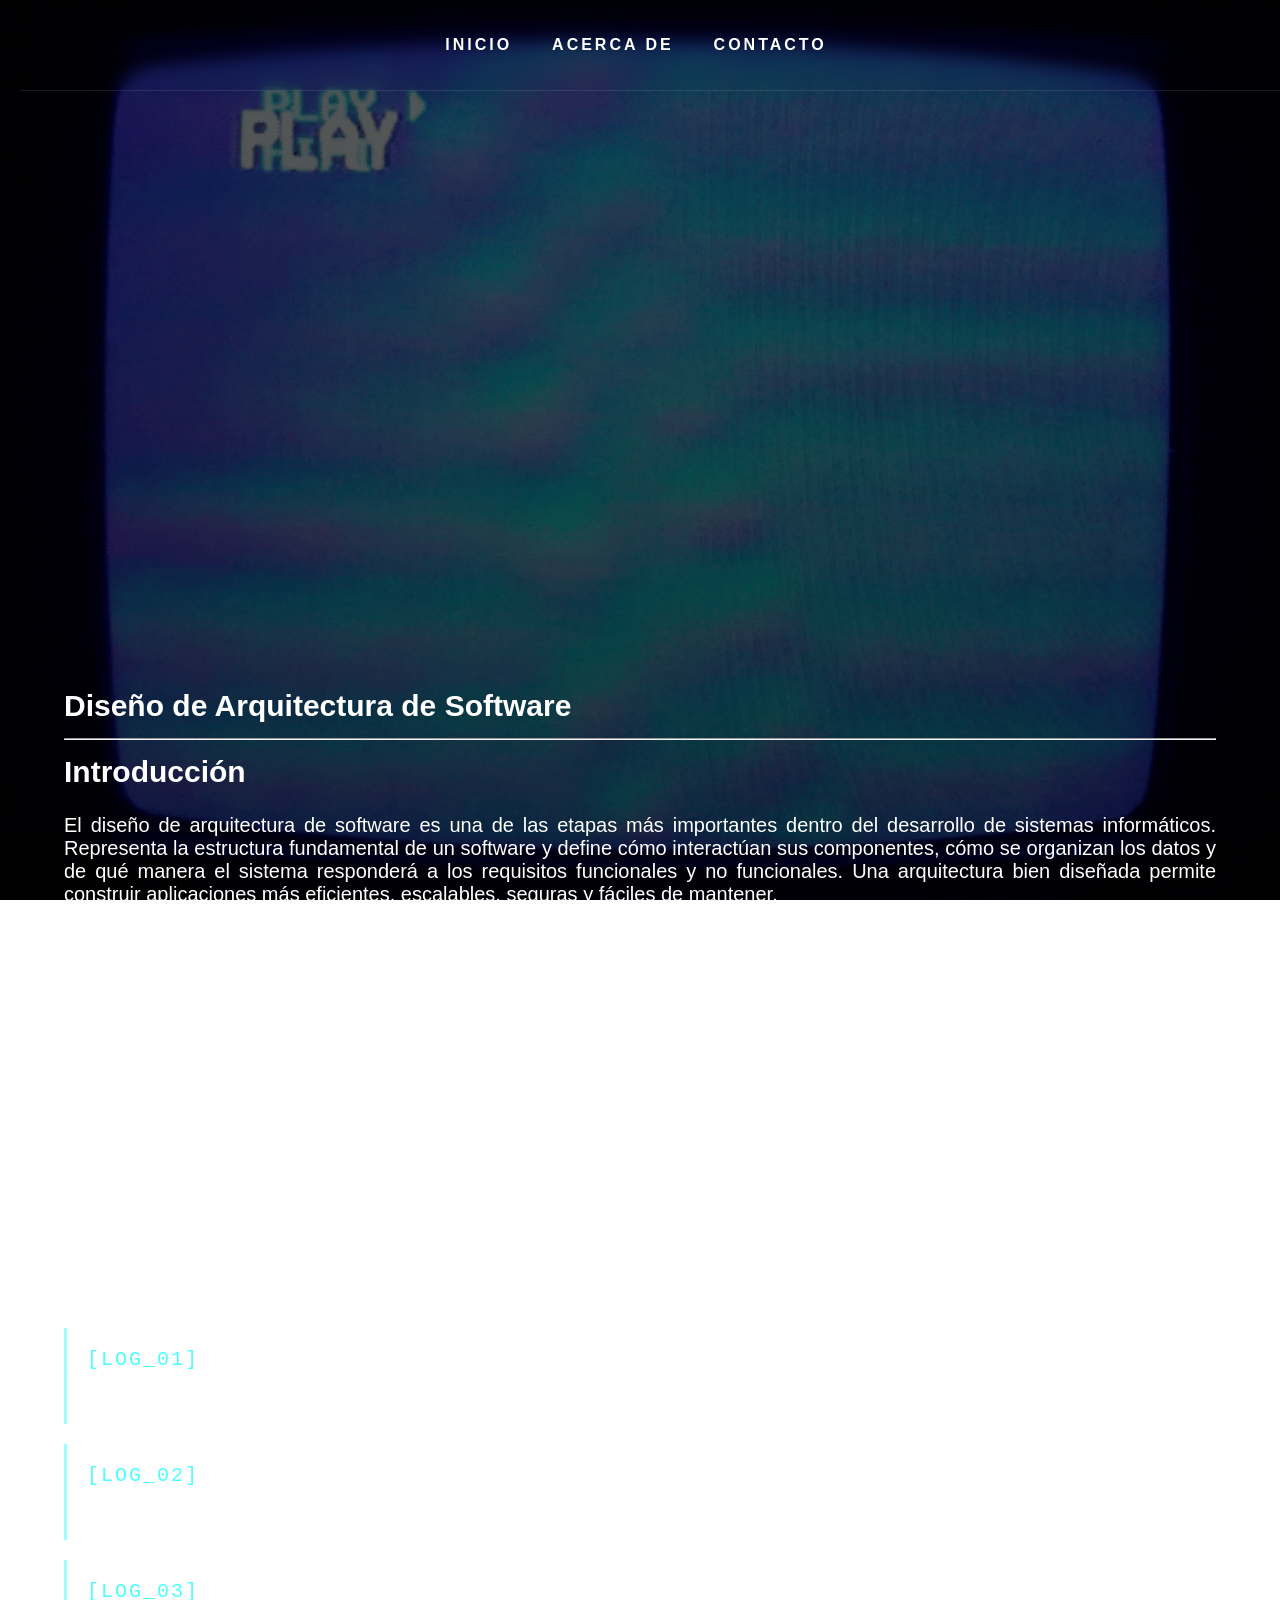
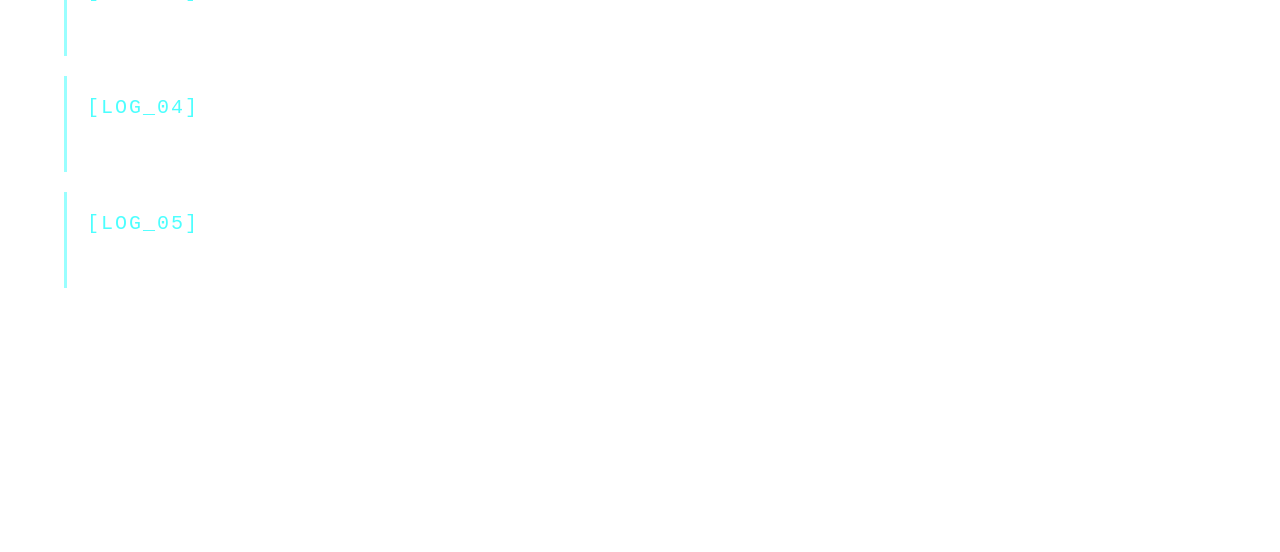
==== commit 1636159f: "Update index.html" ====
--- a/index.html
+++ b/index.html
@@ -53,7 +53,7 @@
                    una aplicación, de manera similar a cómo un arquitecto diseña un edificio antes de construirlo.
                 </p>
                 <p>
-                    <h2>La arquitectura no se enfoca únicamente en el código, sino también en aspectos como:</h2>
+                    <h2>La arquitectura no se enfoca únicamente en el código, sino también en aspectos como: </h2>
                     <!-- INICIO de la LISTA -->>
 <div class="archive-list">
 
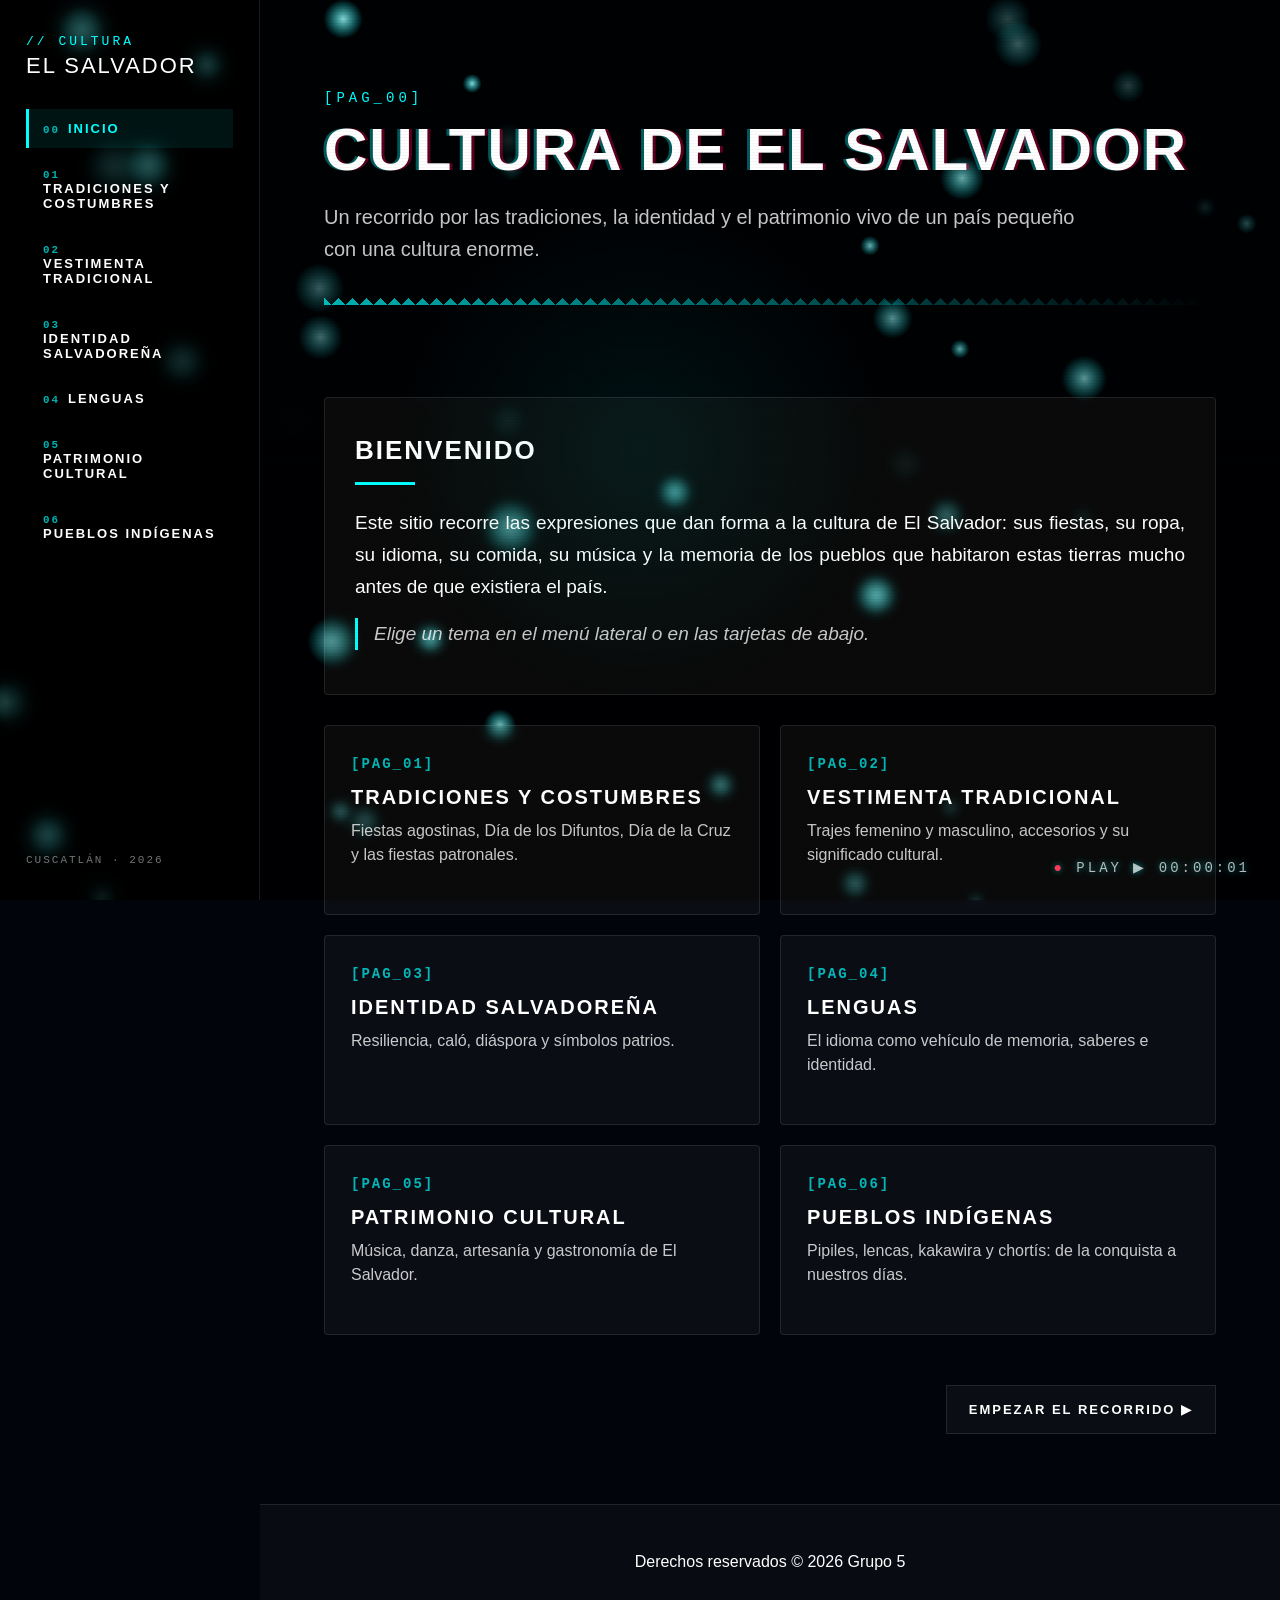
==== commit 35bc2f72: "Add files via upload" ====
--- a/index.html
+++ b/index.html
@@ -1,99 +1,116 @@
-<!DOCTYPE html> <!-- Indica que es un documento HTML, de lo contrario si no lo ponemos, lo interpretaria como codigo antiguo antes de los 90's Quirks mode, aparecerian codigos antiguos -->
-<html lang="es">
-
-<!--invoca al archivo style.css que contiene todas las configuraciones de estilos de la página-->
-<link rel="stylesheet" href="styles.css">
-
-<!--Encabezado, el valor atributo id invoca a una funcion del archivo style.css para dar el formato del menu-->
-<header id="mi-encabezado">
-   
-        
-    <title>KP</title>
-    <!--Creacion del menú utilizando Nav-->
-    <nav>    
-        <ul>
-            <a href="index.html" data-text="Inicio">Inicio</a>
-            <a href="about.html" data-text="Acerca De">Acerca De</a>
-            <a href="contact.html" data-text="Contacto">Contacto</a>
-        </ul>
-    </nav>
-
-    <!--Texto del encabezado-->
-    <p> </p>
-
-</header>
-
-    <div class="glitch-screen"></div>
-
-<!--Cuerpo del HTML. Las configuraciones de estilos se encuentran en el archivo style.css-->
-<body>
-
-    <main>
-        <!--*CONFIGURACION DEL TEXTO EN EL CUERPO. El tamño y tipo de letra estan especificados en el archivo style.css*-->
-        <section class="contenido">
-            <h1> Diseño de Arquitectura de Software 
-            <tr><td> <hr>
-                </hr>Introducción</h1>
-                <p>
-                  El diseño de arquitectura de software es una de las etapas más importantes dentro del desarrollo de 
-                   sistemas informáticos. Representa la estructura fundamental de un software y define cómo interactúan sus 
-                   componentes, cómo se organizan los datos y de qué manera el sistema responderá a los requisitos funcionales
-                   y no funcionales. Una arquitectura bien diseñada permite construir aplicaciones más eficientes, escalables,
-                   seguras y fáciles de mantener.
-                </p>
-                <p>
-                    En la actualidad, donde los sistemas digitales son utilizados en prácticamente todos los ámbitos de la sociedad,
-                   la arquitectura de software se ha convertido en un elemento estratégico para empresas y desarrolladores. Un error 
-                   arquitectónico puede provocar fallos graves, altos costos de mantenimiento y dificultades para ampliar un sistema en el futuro.
-                </p>
-                <p>
-                    <h2>¿Qué es la Arquitectura de Software?</h2>
-                    La arquitectura de software es la organización estructural de un sistema. Describe los componentes principales,
-                   las relaciones entre ellos y las reglas que guían su funcionamiento. Funciona como el “plano” de construcción de
-                   una aplicación, de manera similar a cómo un arquitecto diseña un edificio antes de construirlo.
-                </p>
-                <p>
-                    <h2>La arquitectura no se enfoca únicamente en el código, sino también en aspectos como: </h2>
-                    <!-- INICIO de la LISTA -->>
-<div class="archive-list">
-
-    <div class="entry">
-        <span class="code">[LOG_01]</span>
-        Rendimiento
-    </div>
-
-    <div class="entry">
-        <span class="code">[LOG_02]</span>
-        Seguridad
-    </div>
-
-    <div class="entry">
-        <span class="code">[LOG_03]</span>
-        Escalabilidad
-    </div>
-
-    <div class="entry">
-        <span class="code">[LOG_04]</span>
-        Disponibilidad
-    </div>
-   
-    <div class="entry">
-        <span class="code">[LOG_05]</span>
-        Mantenibilidad
-    </div>
-</div>
-<!-- Fin de la lista -->
-                </td></tr>
-            
-        </section>
-    </main>
-
-    <!--Pie de pagina-->
-    <!--el atributo Class="footer" invoca a una funcion del archivo style.css para dar el formato del pie de pagina-->
-    <div class="footer">Derechos reservados © 2026 Windmill</div>
-    
-    <!--Invoca al archivo script.js que contiene la funcion que controla el comportamiento del menu-->
-    <script src="script.js"></script>   
-  
-</body>
-</html>
+<!DOCTYPE html>
+<!-- Declara HTML5 (sin esto el navegador entra en "quirks mode" y se ve distinto) -->
+<html lang="es">
+<head>
+    <meta charset="UTF-8">
+    <meta name="viewport" content="width=device-width, initial-scale=1"> <!-- necesario para que se vea bien en celular -->
+    <title>Cultura de El Salvador | Cultura de El Salvador</title>
+    <!-- Todos los estilos del sitio están en styles.css -->
+    <link rel="stylesheet" href="styles.css">
+</head>
+<body>
+
+    <!-- ===== CAPAS DE FONDO Y EFECTOS (no contienen texto) =====
+         .fondo    : los GIF de fondo (los inserta script.js)
+         .velo     : oscurece el fondo para leer mejor
+         canvas    : luciérnagas animadas
+         .luz-cursor / .scanlines / .progreso : efectos visuales -->
+    <div class="fondo"></div>
+    <div class="velo"></div>
+    <canvas id="luciernagas"></canvas>
+    <div class="luz-cursor"></div>
+    <div class="scanlines"></div>
+    <div class="progreso"></div>
+
+    <!-- ===== MENÚ LATERAL =====
+         Para agregar una página: copia un <li> y cambia href y texto.
+         Recuerda actualizarlo en TODAS las páginas. -->
+    <button class="btn-menu" aria-label="Abrir menú">☰</button>
+    <nav class="menu-lateral">
+        <div class="marca">// CULTURA</div>
+        <div class="marca-titulo">El Salvador</div>
+        <ul>
+            <li><a href="index.html" class="activo"><small>00</small><span data-text="Inicio">Inicio</span></a></li>
+            <li><a href="pag1.html"><small>01</small><span data-text="Tradiciones y costumbres">Tradiciones y costumbres</span></a></li>
+            <li><a href="pag2.html"><small>02</small><span data-text="Vestimenta tradicional">Vestimenta tradicional</span></a></li>
+            <li><a href="pag3.html"><small>03</small><span data-text="Identidad salvadoreña">Identidad salvadoreña</span></a></li>
+            <li><a href="pag4.html"><small>04</small><span data-text="Lenguas">Lenguas</span></a></li>
+            <li><a href="pag5.html"><small>05</small><span data-text="Patrimonio cultural">Patrimonio cultural</span></a></li>
+            <li><a href="pag6.html"><small>06</small><span data-text="Pueblos indígenas">Pueblos indígenas</span></a></li>
+        </ul>
+        <div class="menu-pie">CUSCATLÁN · 2026</div>
+    </nav>
+
+    <!-- ===== CONTENIDO PRINCIPAL ===== -->
+    <main>
+
+        <!-- Encabezado de la página -->
+        <header class="hero">
+            <div class="codigo">[PAG_00]</div>
+            <h1>Cultura de El Salvador</h1>
+            <p>Un recorrido por las tradiciones, la identidad y el patrimonio vivo de un país pequeño con una cultura enorme.</p>
+            <div class="greca"></div>
+        </header>
+
+        <!-- ===== PRESENTACIÓN ===== -->
+        <section class="panel reveal">
+            <h2>Bienvenido</h2>
+            <p>Este sitio recorre las expresiones que dan forma a la cultura de El Salvador: sus fiestas, su ropa, su idioma, su comida, su música y la memoria de los pueblos que habitaron estas tierras mucho antes de que existiera el país.</p>
+            <p class="cierre">Elige un tema en el menú lateral o en las tarjetas de abajo.</p>
+        </section>
+
+        <!-- ===== TARJETAS DE LOS 6 TEMAS =====
+             Cada tarjeta enlaza a una página. Para añadir un tema nuevo, copia una tarjeta. -->
+        <div class="tarjetas">
+            <!-- Tarjeta: Tradiciones y costumbres -->
+            <a class="tarjeta reveal" href="pag1.html">
+                <span class="code">[PAG_01]</span>
+                <h3>Tradiciones y costumbres</h3>
+                <p>Fiestas agostinas, Día de los Difuntos, Día de la Cruz y las fiestas patronales.</p>
+            </a>
+            <!-- Tarjeta: Vestimenta tradicional -->
+            <a class="tarjeta reveal" href="pag2.html">
+                <span class="code">[PAG_02]</span>
+                <h3>Vestimenta tradicional</h3>
+                <p>Trajes femenino y masculino, accesorios y su significado cultural.</p>
+            </a>
+            <!-- Tarjeta: Identidad salvadoreña -->
+            <a class="tarjeta reveal" href="pag3.html">
+                <span class="code">[PAG_03]</span>
+                <h3>Identidad salvadoreña</h3>
+                <p>Resiliencia, caló, diáspora y símbolos patrios.</p>
+            </a>
+            <!-- Tarjeta: Lenguas -->
+            <a class="tarjeta reveal" href="pag4.html">
+                <span class="code">[PAG_04]</span>
+                <h3>Lenguas</h3>
+                <p>El idioma como vehículo de memoria, saberes e identidad.</p>
+            </a>
+            <!-- Tarjeta: Patrimonio cultural -->
+            <a class="tarjeta reveal" href="pag5.html">
+                <span class="code">[PAG_05]</span>
+                <h3>Patrimonio cultural</h3>
+                <p>Música, danza, artesanía y gastronomía de El Salvador.</p>
+            </a>
+            <!-- Tarjeta: Pueblos indígenas -->
+            <a class="tarjeta reveal" href="pag6.html">
+                <span class="code">[PAG_06]</span>
+                <h3>Pueblos indígenas</h3>
+                <p>Pipiles, lencas, kakawira y chortís: de la conquista a nuestros días.</p>
+            </a>
+        </div>
+
+        <!-- Botones anterior / siguiente -->
+        <div class="pager"><span></span><a href="pag1.html">Empezar el recorrido ▶</a></div>
+    </main>
+
+    <!-- Pie de página -->
+    <div class="footer">Derechos reservados © 2026 Grupo 5</div>
+
+    <!-- Texto estilo VHS (esquina inferior derecha), lo anima script.js -->
+    <div id="transmission"></div>
+
+    <!-- Toda la interactividad está en script.js -->
+    <script src="script.js"></script>
+</body>
+</html>
--- a/styles.css
+++ b/styles.css
@@ -1,293 +1,243 @@
-/*CONFIGURACION DEL ENCABEZADO*/
-
-/* Establece una imagen de fondo para el encabezado */
-#mi-encabezado {
-    background-image: url('img/Cuidad.jpg'); /* Reemplaza 'ruta-de-tu-imagen.jpg' con la ubicación de tu imagen */
-    background-size: cover; /* Ajusta la imagen para cubrir todo el fondo */
-    background-position: center; /* Centra la imagen en el encabezado */
-    height: 35rem; /* Altura del encabezado (ajusta según tus necesidades) */
-    
-    color: #ffffff; /* Color del texto en el encabezado para asegurar la legibilidad */
-    text-orientation: upright;
-    text-align: center; /* Alinea el contenido al centro del encabezado */
-    padding: 20px; /* Espacio de relleno interno para el contenido */
-    
-}
-
-/* Estilos adicionales para el Título en el encabezado */
-#mi-encabezado h1 {
-    font-size: 45px; /* Tamaño de fuente del título */
-    font-family: Arial, Helvetica, sans-serif;
-}
-
-/* Estilos adicionales para el texto en el encabezado */
-#mi-encabezado p {
-    font-size: 25px; /* Tamaño de fuente del texto del encabezado */
-}
-
-
-/*CONFIGURACION DEL MENU*/
-
-/* Establece el fondo transparente para el menú */
-nav {
-    position: fixed;
-    top: 0;
-    width: 100%;
-
-    display: flex;
-    justify-content: center;
-
-    backdrop-filter: blur(8px);
-    background: rgba(0,0,0,0.25);
-
-    border-bottom: 1px solid rgba(255,255,255,0.1);
-
-    z-index: 999;
-
-    transition: 0.4s;
-}
-nav ul {
-    display: flex;
-    gap: 40px;
-
-    padding: 20px;
-}
-
-nav a {
-    position: relative;
-
-    color: white;
-    text-transform: uppercase;
-    letter-spacing: 3px;
-
-    transition: 0.3s;
-}
-
-/* Estilos para los elementos menu*/
-ul {
-    list-style-type: none;
-    text-align: right;
-    margin-right: 3rem;
-}
-
-/*elementos de la lista del menu*/
-li {
-    display: inline;
-    margin-right: 30px; /* Espacio entre elementos del menú */
-}
-
-a {
-    text-decoration: none;
-    color: #fffdfd; /* Color del texto del menú */
-    font-weight: bold;
-}
-
-/* Cambia el color del enlace cuando se pasa el mouse por encima */
-a:hover {
-    color: #51a5ff; /* Cambia el color al pasar el mouse por encima */
-}
-
-
-
-/*CONFIGURACION DEL BODY*/
-body {
-    margin: 0;
-    font-family: Arial, Helvetica, sans-serif;
-
-    background:
-    linear-gradient(rgba(0,0,0,0.65), rgba(0,0,0,0.75)),
-    url("img/fondo.gif");
-
-    background-size: cover;
-    background-position: center;
-    background-attachment: fixed;
-
-    color: white;
-
-    overflow-x: hidden;
-}
-
-
-/*CONFIGURACION DEL CONTENIDO*/
-.contenido {
-    /* configura el color, tamaño de fuente y alineación del texto en el cuerpo de la página */
-    color: #ffffff;
-    font-size: 20px;
-    padding: 5%;
-    text-align:justify;
-    font-family: Arial, Helvetica, sans-serif;
-}
-
-/* trASparENCia en ElFoOter*/
-.footer {
-
-    background: rgba(255,255,255,0.03);
-
-    backdrop-filter: blur(8px);
-
-    border-top: 1px solid rgba(255,255,255,0.1);
-
-    color: white;
-
-    text-align: center;
-
-    padding: 3rem;
-
-    margin-top: 5rem;
-
-
-}
-
-/* Cosas extra "EFECTOS" */
-nav a::before,
-nav a::after {
-    content: attr(data-text);
-    position: absolute;
-    left: 0;
-    opacity: 0;
-}
-
-nav a:hover::before {
-    animation: glitch1 0.3s infinite;
-    color: cyan;
-    opacity: 1;
-}
-
-nav a:hover::after {
-    animation: glitch2 0.3s infinite;
-    color: red;
-    opacity: 1;
-}
-/* No tocar */
-@keyframes glitch1 {
-    0% { transform: translate(0); }
-    20% { transform: translate(-2px, 2px); }
-    40% { transform: translate(-2px, -2px); }
-    60% { transform: translate(2px, 2px); }
-    80% { transform: translate(2px, -2px); }
-    100% { transform: translate(0); }
-}
-
-@keyframes glitch2 {
-    0% { transform: translate(0); }
-    20% { transform: translate(2px, -2px); }
-    40% { transform: translate(2px, 2px); }
-    60% { transform: translate(-2px, -2px); }
-    80% { transform: translate(-2px, 2px); }
-    100% { transform: translate(0); }
-}
-
-/* Efecto de pantalla */
-.glitch-screen {
-    position: fixed;
-    inset: 0;
-
-    pointer-events: none;
-
-    background: rgba(255, 0, 153, 0.03);
-
-    opacity: 0;
-
-    z-index: 9999;
-}
-
-/* Movimiento parpadeo */ 
-main {
-    animation: floatUI 6s ease-in-out infinite;
-}
-
-@keyframes floatUI {
-    0% { transform: translateY(0px); }
-    50% { transform: translateY(-3px); }
-    100% { transform: translateY(0px); }
-}
-/*FOOTER EXTRAS CONFIG*/
-.footer:hover {
-    background: rgba(255,255,255,0.06);
-    transition: 0.4s;
-}
-
-/*DA DA DA TTEXTTO AWAWA */ 
-#transmission {
-
-    position: fixed;
-
-    bottom: 30px;
-    left: 30px;
-
-    font-family: monospace;
-
-    font-size: 14px;
-
-    letter-spacing: 2px;
-
-    color: rgba(255,255,255,0.7);
-
-    text-shadow:
-    0 0 5px rgba(255,255,255,0.2);
-
-    opacity: 0.8;
-
-    z-index: 9999;
-
-    pointer-events: none;
-}
-
-/* TESTEO DE LISTAS */
-
-.archive-list {
-
-    display: flex;
-
-    flex-direction: column;
-
-    gap: 20px;
-
-    margin-top: 40px;
-
-}
-.entry {
-
-    padding: 20px;
-
-    background:
-    rgba(255,255,255,0.03);
-
-    border-left:
-    3px solid rgba(0,255,255,0.4);
-
-    backdrop-filter: blur(4px);
-
-    color:
-    rgba(255,255,255,0.75);
-
-    transition: 0.3s;
-
-    position: relative;
-
-    overflow: hidden;
-}
-.entry:hover {
-
-    transform: translateX(10px);
-
-    background:
-    rgba(255,255,255,0.06);
-
-    border-left:
-    3px solid cyan;
-
-}
-.code {
-
-    display: block;
-
-    margin-bottom: 10px;
-
-    color:
-    rgba(0,255,255,0.7);
-
-    font-family: monospace;
-
-    letter-spacing: 2px;
-}
+/* =====================================================================
+   styles.css  —  Estilos de TODO el sitio "Cultura de El Salvador"
+   ---------------------------------------------------------------------
+   ÍNDICE
+   1. Variables (colores y medidas)  ← cambia aquí la paleta
+   2. Base y fondo
+   3. Menú lateral
+   4. Contenido principal (hero, paneles, listas)
+   5. Línea de tiempo (pag6)
+   6. Tarjetas del índice
+   7. Efectos (luciérnagas, luz del cursor, scanlines, VHS)
+   8. Animaciones de aparición
+   9. Responsive (celular)
+   ===================================================================== */
+
+/* ---------- 1. VARIABLES ---------- */
+:root {
+  --cian: #00ffff;            /* color de acento principal (igual que la plantilla) */
+  --azul: #51a5ff;            /* color al pasar el mouse por enlaces */
+  --texto: #ffffff;
+  --texto-suave: rgba(255,255,255,0.78);
+  --vidrio: rgba(255,255,255,0.04);        /* fondo de paneles (cristal) */
+  --borde: rgba(255,255,255,0.10);
+  --ancho-menu: 260px;                     /* ancho del menú lateral */
+  --mx: 50vw; --my: 50vh;                  /* posición del mouse (la actualiza script.js) */
+}
+
+/* ---------- 2. BASE Y FONDO ---------- */
+* { box-sizing: border-box; }
+html { scroll-behavior: smooth; }
+body {
+  margin: 0;
+  font-family: Arial, Helvetica, sans-serif;
+  color: var(--texto);
+  background: #02040c;
+  overflow-x: hidden;
+}
+a { text-decoration: none; color: var(--texto); font-weight: bold; transition: .3s; }
+a:hover { color: var(--azul); }
+ul { list-style: none; margin: 0; padding: 0; }
+
+/* Capa de fondo con los GIF (script.js cambia la imagen con fundido suave) */
+.fondo { position: fixed; inset: 0; z-index: -3; }
+.fondo div {
+  position: absolute; inset: 0;
+  background-size: cover; background-position: center;
+  opacity: 0; transition: opacity 3s ease;
+}
+.fondo div.activo { opacity: 1; }
+/* Oscurece el fondo para que el texto se lea (igual que la plantilla original) */
+.velo {
+  position: fixed; inset: 0; z-index: -2;
+  background: linear-gradient(rgba(0,0,0,.68), rgba(0,0,0,.82));
+}
+
+/* ---------- 3. MENÚ LATERAL ---------- */
+.menu-lateral {
+  position: fixed; top: 0; left: 0; bottom: 0;
+  width: var(--ancho-menu);
+  padding: 34px 26px;
+  display: flex; flex-direction: column;
+  background: rgba(0,0,0,.42);
+  backdrop-filter: blur(10px);
+  border-right: 1px solid var(--borde);
+  z-index: 999;
+  transition: transform .4s;
+}
+.marca { font-family: monospace; letter-spacing: 3px; font-size: 13px; color: var(--cian); margin-bottom: 4px; }
+.marca-titulo { font-size: 22px; line-height: 1.2; letter-spacing: 2px; text-transform: uppercase; margin-bottom: 30px; }
+.menu-lateral ul { display: flex; flex-direction: column; gap: 6px; }
+.menu-lateral a {
+  position: relative; display: block;
+  padding: 12px 14px;
+  text-transform: uppercase; letter-spacing: 2px; font-size: 13px;
+  border-left: 3px solid transparent;
+}
+.menu-lateral a small { font-family: monospace; color: rgba(0,255,255,.7); margin-right: 8px; }
+.menu-lateral a:hover { background: rgba(255,255,255,.06); border-left-color: var(--cian); padding-left: 20px; }
+.menu-lateral a.activo { background: rgba(0,255,255,.08); border-left-color: var(--cian); color: var(--cian); }
+/* Efecto glitch de las letras del menú (conservado de la plantilla, solo al pasar el mouse) */
+.menu-lateral a span { position: relative; display: inline-block; }
+.menu-lateral a span::before, .menu-lateral a span::after {
+  content: attr(data-text); position: absolute; left: 0; top: 0; opacity: 0;
+}
+.menu-lateral a:hover span::before { animation: glitch1 .3s infinite; color: cyan; opacity: 1; }
+.menu-lateral a:hover span::after  { animation: glitch2 .3s infinite; color: red;  opacity: 1; }
+@keyframes glitch1 { 0%{transform:translate(0)} 20%{transform:translate(-2px,2px)} 40%{transform:translate(-2px,-2px)} 60%{transform:translate(2px,2px)} 80%{transform:translate(2px,-2px)} 100%{transform:translate(0)} }
+@keyframes glitch2 { 0%{transform:translate(0)} 20%{transform:translate(2px,-2px)} 40%{transform:translate(2px,2px)} 60%{transform:translate(-2px,-2px)} 80%{transform:translate(-2px,2px)} 100%{transform:translate(0)} }
+.menu-pie { margin-top: auto; font-family: monospace; font-size: 11px; letter-spacing: 2px; color: rgba(255,255,255,.45); }
+/* Botón hamburguesa (solo se ve en celular) */
+.btn-menu {
+  display: none; position: fixed; top: 14px; left: 14px; z-index: 1000;
+  width: 46px; height: 46px; border-radius: 8px; cursor: pointer;
+  background: rgba(0,0,0,.6); color: var(--cian);
+  border: 1px solid var(--borde); font-size: 22px;
+}
+
+/* ---------- 4. CONTENIDO PRINCIPAL ---------- */
+main { margin-left: var(--ancho-menu); padding: 0 5% 20px; max-width: 1200px; }
+
+/* Encabezado grande de cada página */
+.hero { padding: 90px 0 40px; }
+.hero .codigo { font-family: monospace; letter-spacing: 4px; color: var(--cian); font-size: 14px; }
+.hero h1 {
+  font-size: clamp(34px, 5vw, 60px); margin: 12px 0 18px;
+  text-transform: uppercase; letter-spacing: 2px; line-height: 1.05;
+  text-shadow: 3px 0 rgba(255,0,80,.35), -3px 0 rgba(0,255,255,.35);  /* aberración cromática VHS */
+}
+.hero p { font-size: 20px; line-height: 1.6; color: var(--texto-suave); max-width: 780px; }
+
+/* Divisor decorativo: patrón geométrico tipo greca */
+.greca {
+  height: 14px; margin: 26px 0; opacity: .7;
+  background:
+    linear-gradient(135deg, transparent 75%, var(--cian) 75%) 0 0 / 14px 14px,
+    linear-gradient(225deg, transparent 75%, var(--cian) 75%) 0 0 / 14px 14px;
+  -webkit-mask: linear-gradient(90deg, #000, transparent); mask: linear-gradient(90deg, #000, transparent);
+}
+
+/* Panel de contenido (cristal) */
+.panel {
+  padding: 30px; margin: 26px 0;
+  background: var(--vidrio); backdrop-filter: blur(6px);
+  border: 1px solid var(--borde); border-radius: 4px;
+  font-size: 19px; line-height: 1.7; text-align: justify;
+}
+.panel h2 { margin-top: 0; text-transform: uppercase; letter-spacing: 2px; font-size: 26px; text-align: left; }
+.panel h2::after { content: ""; display: block; width: 60px; height: 3px; margin-top: 10px; background: var(--cian); }
+.panel h3 { color: var(--cian); text-align: left; letter-spacing: 1px; }
+.panel p { margin: 0 0 14px; }
+.panel strong { color: #fff; }
+.cierre { font-style: italic; color: var(--texto-suave); border-left: 3px solid var(--cian); padding-left: 16px; }
+
+/* Lista de entradas (estilo [LOG_01] de la plantilla) */
+.archive-list { display: flex; flex-direction: column; gap: 16px; margin-top: 24px; }
+.entry {
+  position: relative; overflow: hidden; padding: 20px;
+  background: rgba(255,255,255,.03); backdrop-filter: blur(4px);
+  border-left: 3px solid rgba(0,255,255,.4);
+  color: rgba(255,255,255,.8); font-size: 18px; line-height: 1.6; text-align: left;
+  transition: .3s;
+}
+.entry:hover { transform: translateX(10px); background: rgba(255,255,255,.06); border-left-color: cyan; }
+.code { display: block; margin-bottom: 8px; color: rgba(0,255,255,.7); font-family: monospace; letter-spacing: 2px; font-size: 14px; }
+.entry b { color: #fff; }
+
+/* Rejilla de 2 columnas para tarjetas pequeñas */
+.rejilla { display: grid; grid-template-columns: repeat(auto-fit, minmax(280px, 1fr)); gap: 16px; margin-top: 20px; }
+
+/* Navegación anterior / siguiente al final de cada página */
+.pager { display: flex; justify-content: space-between; gap: 16px; margin: 50px 0 10px; }
+.pager a {
+  padding: 16px 22px; border: 1px solid var(--borde); background: var(--vidrio);
+  text-transform: uppercase; letter-spacing: 2px; font-size: 13px;
+}
+.pager a:hover { border-color: var(--cian); transform: translateY(-3px); }
+
+.footer {
+  margin: 40px 0 0 var(--ancho-menu); padding: 3rem; text-align: center;
+  background: rgba(255,255,255,.03); backdrop-filter: blur(8px);
+  border-top: 1px solid var(--borde); transition: .4s;
+}
+.footer:hover { background: rgba(255,255,255,.06); }
+
+/* ---------- 5. LÍNEA DE TIEMPO (pag6) ---------- */
+.linea { position: relative; margin: 30px 0 30px 14px; padding-left: 34px; border-left: 2px solid rgba(0,255,255,.35); }
+.hito { position: relative; margin-bottom: 26px; }
+.hito::before {                       /* punto brillante sobre la línea */
+  content: ""; position: absolute; left: -43px; top: 26px; width: 16px; height: 16px; border-radius: 50%;
+  background: var(--cian); box-shadow: 0 0 14px var(--cian); animation: pulso 2.4s ease-in-out infinite;
+}
+.hito .fecha { font-family: monospace; color: var(--cian); letter-spacing: 3px; font-size: 14px; }
+@keyframes pulso { 50% { box-shadow: 0 0 26px var(--cian); transform: scale(1.25); } }
+
+/* ---------- 6. TARJETAS DEL ÍNDICE ---------- */
+.tarjetas { display: grid; grid-template-columns: repeat(auto-fit, minmax(300px, 1fr)); gap: 20px; margin: 30px 0; }
+.tarjeta {
+  display: block; position: relative; overflow: hidden; padding: 30px 26px; min-height: 190px;
+  background: var(--vidrio); backdrop-filter: blur(6px);
+  border: 1px solid var(--borde); border-radius: 4px;
+  transition: transform .2s, border-color .3s; transform-style: preserve-3d;
+}
+.tarjeta::after {                      /* destello que recorre la tarjeta al pasar el mouse */
+  content: ""; position: absolute; top: 0; left: -80%; width: 50%; height: 100%;
+  background: linear-gradient(100deg, transparent, rgba(0,255,255,.16), transparent); transform: skewX(-20deg);
+}
+.tarjeta:hover { border-color: var(--cian); color: #fff; }
+.tarjeta:hover::after { left: 130%; transition: left .8s; }
+.tarjeta .code { margin-bottom: 14px; }
+.tarjeta h3 { margin: 0 0 10px; text-transform: uppercase; letter-spacing: 2px; font-size: 20px; }
+.tarjeta p { margin: 0; color: var(--texto-suave); font-weight: normal; line-height: 1.5; font-size: 16px; }
+
+/* ---------- 7. EFECTOS ---------- */
+#luciernagas { position: fixed; inset: 0; z-index: -1; pointer-events: none; }   /* canvas de luciérnagas */
+/* Luz suave que sigue al cursor */
+.luz-cursor {
+  position: fixed; inset: 0; z-index: 1; pointer-events: none;
+  background: radial-gradient(420px circle at var(--mx) var(--my), rgba(0,255,255,.07), transparent 60%);
+}
+/* Líneas de escaneo CRT (fijas y muy sutiles: NO parpadean ni asustan) */
+.scanlines {
+  position: fixed; inset: 0; z-index: 998; pointer-events: none;
+  background: repeating-linear-gradient(transparent 0 2px, rgba(0,0,0,.14) 3px);
+  opacity: .5;
+}
+/* Barra de progreso de lectura (arriba) */
+.progreso { position: fixed; top: 0; left: 0; height: 3px; width: 0; z-index: 1001; background: linear-gradient(90deg, var(--cian), var(--azul)); box-shadow: 0 0 10px var(--cian); }
+/* Texto tipo VHS "PLAY ▶" con contador (esquina inferior derecha) */
+#transmission {
+  position: fixed; bottom: 24px; right: 30px; z-index: 997; pointer-events: none;
+  font-family: monospace; font-size: 14px; letter-spacing: 3px; color: rgba(255,255,255,.7);
+  text-shadow: 0 0 6px rgba(0,255,255,.5);
+}
+#transmission b { color: #ff3b5c; animation: parpadeo 1.4s steps(2) infinite; }
+@keyframes parpadeo { 50% { opacity: 0; } }
+/* Flotación suave del contenido (de la plantilla) */
+main { animation: floatUI 6s ease-in-out infinite; }
+@keyframes floatUI { 50% { transform: translateY(-3px); } }
+/* Transición al cambiar de página */
+body { animation: entrada .6s ease both; }
+body.saliendo { opacity: 0; transition: opacity .3s; }
+@keyframes entrada { from { opacity: 0; } to { opacity: 1; } }
+
+/* ---------- 8. APARICIÓN AL HACER SCROLL ---------- */
+.reveal { opacity: 0; transform: translateY(30px); transition: opacity .8s ease, transform .8s ease; }
+.reveal.visible { opacity: 1; transform: none; }
+
+/* ---------- 9. RESPONSIVE ---------- */
+@media (max-width: 900px) {
+  :root { --ancho-menu: 0px; }
+  .btn-menu { display: block; }
+  .menu-lateral { transform: translateX(-100%); width: 270px; }
+  .menu-lateral.abierto { transform: none; }
+  main { padding: 0 6%; }
+  .hero { padding-top: 90px; }
+  .footer { margin-left: 0; }
+  #transmission { display: none; }
+}
+/* Si el sistema pide menos movimiento, se apagan las animaciones */
+@media (prefers-reduced-motion: reduce) {
+  *, *::before, *::after { animation: none !important; transition: none !important; }
+  .reveal { opacity: 1; transform: none; }
+}
